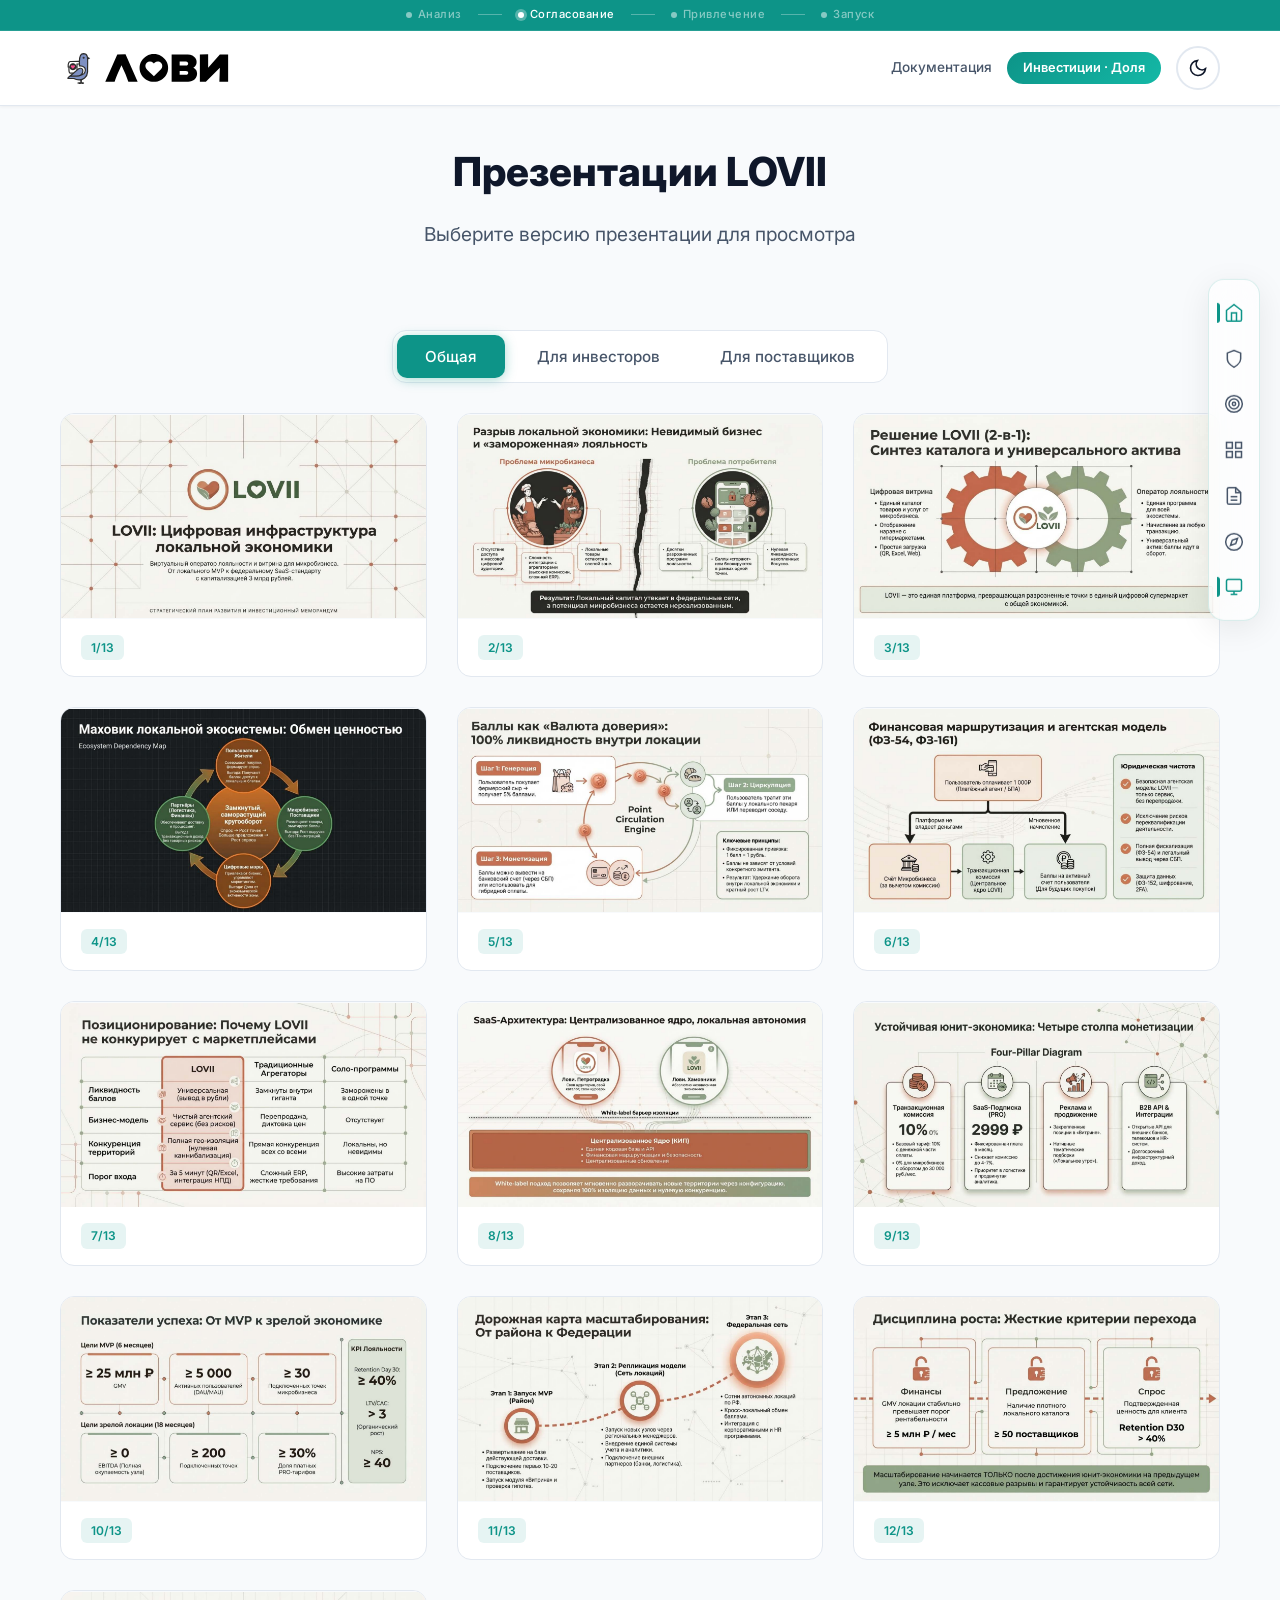
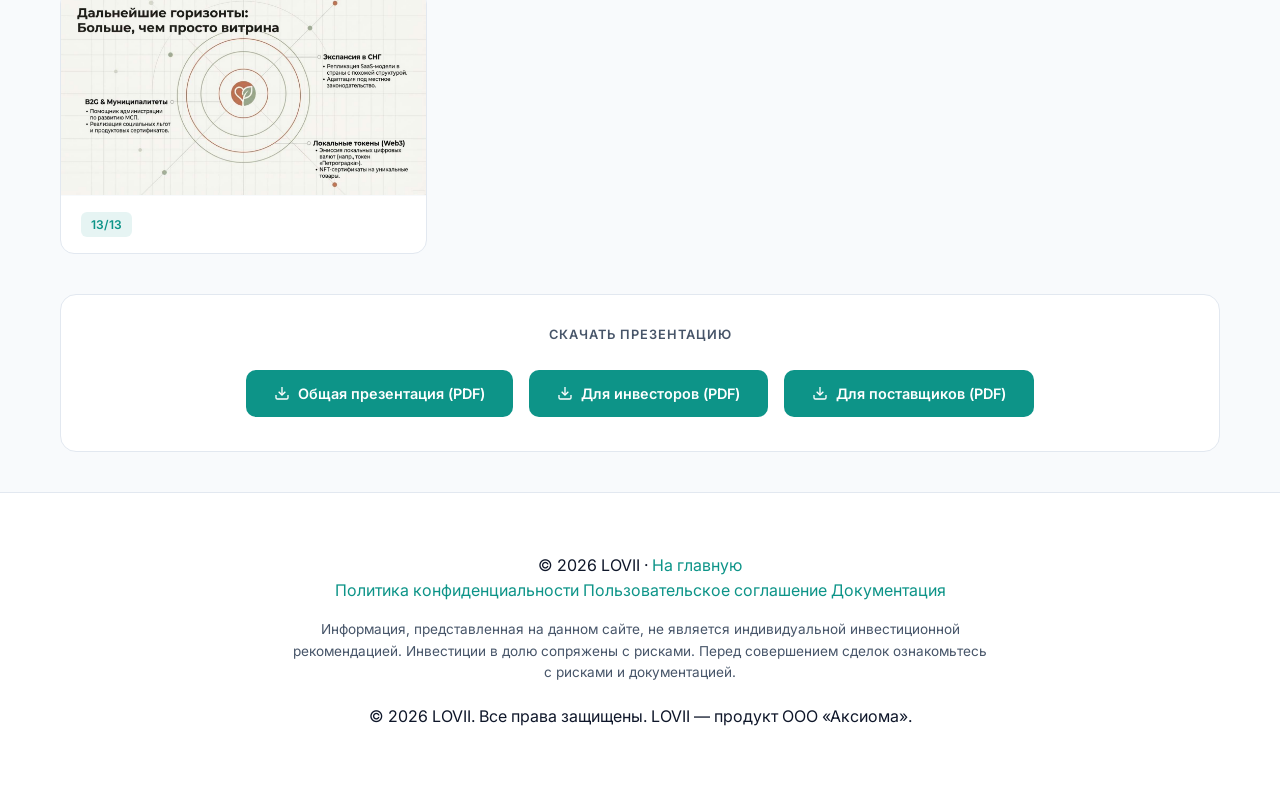
==== presentation/index.html @ b48c19fc "Responsive fixes: burger menu (hide >1024), mobile nav (whitepaper), horizontal scroll (home calc), " ====
<!DOCTYPE html>
<html lang="ru">
<head>
    <meta charset="UTF-8">
    <meta name="viewport" content="width=device-width, initial-scale=1.0, viewport-fit=cover">
    <link rel="icon" type="image/svg+xml" href="../favicon.svg">
    <link rel="apple-touch-icon" href="../apple-touch-icon.png">

    <title>LOVII — Презентация для инвесторов</title>    <link rel="preconnect" href="https://fonts.googleapis.com">
    <link rel="stylesheet" href="../css/site.css">
    <link rel="stylesheet" href="../css/presentation.css">
    <link href="https://fonts.googleapis.com/css2?family=Inter:wght@300;400;500;600;700;800;900&display=swap" rel="stylesheet">
    <!-- Mobile Fixes CSS - предотвращает выход контента за границы экрана -->
    </head>
<body>
    <header class="header">
        <div class="status-bar">
            <span class="status-step">
                <span class="step-dot"></span>
                <span class="status-label">Анализ</span>
            </span>
            <span class="step-line"></span>
            <span class="status-step active">
                <span class="step-dot"></span>
                <span class="status-label">Согласование</span>
            </span>
            <span class="step-line"></span>
            <span class="status-step">
                <span class="step-dot"></span>
                <span class="status-label">Привлечение</span>
            </span>
            <span class="step-line"></span>
            <span class="status-step">
                <span class="step-dot"></span>
                <span class="status-label">Запуск</span>
            </span>
        </div>
        <div class="header-inner">
            <a href="../" class="logo">
                <img src="../img/logos/lovii-logo.svg" alt="LOVII" class="logo-light">
                <img src="../img/logos/lovii-logo_dark.svg" alt="LOVII" class="logo-dark">
            </a>
            <div class="header-actions">
                <a href="../#docs" class="header-link">Документация</a>
                <span class="header-badge">Инвестиции · Доля</span>
                <button class="header-hamburger" id="header-hamburger" aria-label="Открыть меню" aria-expanded="false">
                    <svg viewBox="0 0 24 24" fill="none" stroke="currentColor" stroke-width="2">
                        <path d="M3 12h18M3 6h18M3 18h18"></path>
                    </svg>
                </button>
                <button class="theme-toggle" id="theme-toggle" aria-label="Переключить тему">
                    <svg class="theme-icon sun" viewBox="0 0 24 24" fill="none" stroke="currentColor" stroke-width="2">
                        <circle cx="12" cy="12" r="5"></circle>
                        <path d="M12 1v2M12 21v2M4.22 4.22l1.42 1.42M18.36 18.36l1.42 1.42M1 12h2M21 12h2M4.22 19.78l1.42-1.42M18.36 5.64l1.42-1.42"></path>
                    </svg>
                    <svg class="theme-icon moon" viewBox="0 0 24 24" fill="none" stroke="currentColor" stroke-width="2">
                        <path d="M21 12.79A9 9 0 1 1 11.21 3 7 7 0 0 0 21 12.79z"></path>
                    </svg>
                </button>
            </div>
        </div>
    </header>

    <main class="main">
        <div class="intro">
            <h1>Презентации LOVII</h1>
            <p>Выберите версию презентации для просмотра</p>
        </div>

        <div class="slides-container">
            <div class="presentation-tabs">
                <button class="tab-btn active" data-pres="general">Общая</button>
                <button class="tab-btn" data-pres="investor">Для инвесторов</button>
                <button class="tab-btn" data-pres="supplier">Для поставщиков</button>
            </div>

            <div class="slide-grid" id="slideGrid">
            </div>

            <div class="presentation-actions">
                <a href="../pdf/LOVII_General.pdf" class="btn-pdf" download>
                    <svg width="16" height="16" viewBox="0 0 24 24" fill="none" stroke="currentColor" stroke-width="2"><path d="M21 15v4a2 2 0 0 1-2 2H5a2 2 0 0 1-2-2v-4"/><polyline points="7 10 12 15 17 10"/><line x1="12" y1="15" x2="12" y2="3"/></svg>
                    Общая презентация (PDF)
                </a>
                <a href="../pdf/LOVII_4Investors.pdf" class="btn-pdf" download>
                    <svg width="16" height="16" viewBox="0 0 24 24" fill="none" stroke="currentColor" stroke-width="2"><path d="M21 15v4a2 2 0 0 1-2 2H5a2 2 0 0 1-2-2v-4"/><polyline points="7 10 12 15 17 10"/><line x1="12" y1="15" x2="12" y2="3"/></svg>
                    Для инвесторов (PDF)
                </a>
                <a href="../pdf/LOVII_4Suppliers.pdf" class="btn-pdf" download>
                    <svg width="16" height="16" viewBox="0 0 24 24" fill="none" stroke="currentColor" stroke-width="2"><path d="M21 15v4a2 2 0 0 1-2 2H5a2 2 0 0 1-2-2v-4"/><polyline points="7 10 12 15 17 10"/><line x1="12" y1="15" x2="12" y2="3"/></svg>
                    Для поставщиков (PDF)
                </a>
            </div>
        </div>

        <!-- Modal Viewer -->
        <div class="slide-modal" id="slideModal">
            <button class="close-btn" id="modalClose">×</button>
            <button class="modal-nav prev" id="modalPrev">‹</button>
            <img id="modalImage" src="" alt="">
            <button class="modal-nav next" id="modalNext">›</button>
        </div>

                <footer class="footer">
            <p>© 2026 LOVII · <a href="../" style="color: var(--accent-color);">На главную</a></p>
            <div class="footer-links">
                <a href="../docs/privacy/" style="color: var(--accent-color);">Политика конфиденциальности</a>
                <a href="../docs/terms/" style="color: var(--accent-color);">Пользовательское соглашение</a>
                <a href="../#docs" style="color: var(--accent-color);">Документация</a>
            </div>
            <p class="disclaimer">Информация, представленная на данном сайте, не является индивидуальной инвестиционной рекомендацией. Инвестиции в долю сопряжены с рисками. Перед совершением сделок ознакомьтесь с рисками и документацией.</p>
            <p style="margin-top: 20px;">© 2026 LOVII. Все права защищены. LOVII — продукт ООО «Аксиома».</p>
        </footer>
    </main>

    <script>
        document.addEventListener('DOMContentLoaded', function() {
            const themeToggle = document.getElementById('theme-toggle');
            const body = document.body;
            
            const savedTheme = localStorage.getItem('lovii-theme') || 'light';
            body.setAttribute('data-theme', savedTheme);
            
            themeToggle.addEventListener('click', function() {
                const currentTheme = body.getAttribute('data-theme');
                const newTheme = currentTheme === 'light' ? 'dark' : 'light';
                body.setAttribute('data-theme', newTheme);
                localStorage.setItem('lovii-theme', newTheme);
            });

            // Tab + slides logic
            const presData = {
                general: { prefix: 'general', total: 13 },
                investor: { prefix: 'investor', total: 15 },
                supplier: { prefix: 'supplier', total: 12 }
            };

            let activePres = 'general';
            let currentSlide = 0;

            const slideGrid = document.getElementById('slideGrid');
            const modal = document.getElementById('slideModal');
            const modalImg = document.getElementById('modalImage');
            const tabBtns = document.querySelectorAll('.tab-btn');

            function buildSlides(prefix, total) {
                slideGrid.innerHTML = '';
                for (let i = 0; i < total; i++) {
                    const num = String(i + 1).padStart(2, '0');
                    const card = document.createElement('div');
                    card.className = 'slide-card';
                    card.dataset.slide = i;
                    card.innerHTML = `
                        <div class="slide-thumb">
                            <img loading="lazy" src="../pdf_images/${prefix}-${num}.png" alt="Слайд ${i + 1}">
                        </div>
                        <div class="slide-caption">
                            <span class="slide-num">${i + 1}/${total}</span>
                        </div>`;
                    card.querySelector('.slide-thumb').addEventListener('click', function() {
                        currentSlide = i;
                        openSlide(i);
                    });
                    slideGrid.appendChild(card);
                }
            }

            function openSlide(index) {
                currentSlide = index;
                const num = String(index + 1).padStart(2, '0');
                modalImg.src = '../pdf_images/' + presData[activePres].prefix + '-' + num + '.png';
                modal.classList.add('open');
                document.body.style.overflow = 'hidden';
            }

            function navigate(dir) {
                const total = presData[activePres].total;
                currentSlide = (currentSlide + dir + total) % total;
                const num = String(currentSlide + 1).padStart(2, '0');
                modalImg.src = '../pdf_images/' + presData[activePres].prefix + '-' + num + '.png';
            }

            tabBtns.forEach(btn => {
                btn.addEventListener('click', function() {
                    tabBtns.forEach(b => b.classList.remove('active'));
                    this.classList.add('active');
                    activePres = this.dataset.pres;
                    currentSlide = 0;
                    buildSlides(presData[activePres].prefix, presData[activePres].total);
                });
            });

            // Build initial slides
            buildSlides('general', 13);

            // Modal controls
            document.getElementById('modalClose').addEventListener('click', function() {
                modal.classList.remove('open');
                document.body.style.overflow = '';
            });

            modal.addEventListener('click', function(e) {
                if (e.target === modal) {
                    modal.classList.remove('open');
                    document.body.style.overflow = '';
                }
            });

            document.getElementById('modalPrev').addEventListener('click', function() { navigate(-1); });
            document.getElementById('modalNext').addEventListener('click', function() { navigate(1); });

            document.addEventListener('keydown', function(e) {
                if (!modal.classList.contains('open')) return;
                if (e.key === 'Escape') { modal.classList.remove('open'); document.body.style.overflow = ''; }
                if (e.key === 'ArrowLeft') navigate(-1);
                if (e.key === 'ArrowRight') navigate(1);
            });
            // Drawer logic
            const drawerOverlay = document.getElementById('drawerOverlay');
            const drawerToggle = document.getElementById('drawerToggle');
            const drawerClose = document.getElementById('drawerClose');

            if (drawerToggle && drawerOverlay) {
                drawerToggle.addEventListener('click', function(e) {
                    e.preventDefault();
                    drawerOverlay.classList.add('open');
                    document.body.style.overflow = 'hidden';
                });

                function closeDrawer() {
                    drawerOverlay.classList.remove('open');
                    document.body.style.overflow = '';
                }

                if (drawerClose) drawerClose.addEventListener('click', closeDrawer);
                drawerOverlay.addEventListener('click', function(e) {
                    if (e.target === drawerOverlay) closeDrawer();
                });

                drawerOverlay.querySelectorAll('.drawer-item').forEach(item => {
                    item.addEventListener('click', function() {
                        setTimeout(closeDrawer, 100);
                    });
                });
            }

        });
    </script>

    <!-- Mobile Navigation -->
            <nav class="mobile-nav">
        <a href="../">
            <svg viewBox="0 0 24 24"><path d="M3 9l9-7 9 7v11a2 2 0 0 1-2 2H5a2 2 0 0 1-2-2z"/><polyline points="9 22 9 12 15 12 15 22"/></svg>
            <span>Главная</span>
        </a>
        <a href="../strategy/">
            <svg viewBox="0 0 24 24"><circle cx="12" cy="12" r="10"/><polygon points="16.24 7.76 14.12 14.12 7.76 16.24 9.88 9.88 16.24 7.76"/></svg>
            <span>Стратегия</span>
        </a>
        <a href="../presentation/">
            <svg viewBox="0 0 24 24"><rect x="3" y="3" width="18" height="14" rx="2" ry="2"/><line x1="8" y1="21" x2="16" y2="21"/><line x1="12" y1="17" x2="12" y2="21"/></svg>
            <span>Презентация</span>
        </a>
        <a href="../#docs">
            <svg viewBox="0 0 24 24"><path d="M14 2H6a2 2 0 0 0-2 2v16a2 2 0 0 0 2 2h12a2 2 0 0 0 2-2V8z"/><polyline points="14 2 14 8 20 8"/><line x1="16" y1="13" x2="8" y2="13"/><line x1="16" y1="17" x2="8" y2="17"/></svg>
            <span>Документы</span>
        </a>
        <a href="#" id="drawerToggle">
            <svg viewBox="0 0 24 24"><path d="M3 12h18M3 6h18M3 18h18"/></svg>
            <span>Меню</span>
        </a>
    </nav>
    <!-- Mobile Drawer -->
    <div class="drawer-overlay" id="drawerOverlay">
        <div class="drawer-sheet">
            <button class="drawer-close" id="drawerClose">✕</button>

            <div class="drawer-section">
                <div class="drawer-section-title">Главное</div>
                <div class="drawer-items">
                    <a href="../" class="drawer-item active"><svg viewBox="0 0 24 24"><path d="M3 9l9-7 9 7v11a2 2 0 0 1-2 2H5a2 2 0 0 1-2-2z"/><polyline points="9 22 9 12 15 12 15 22"/></svg> Главная</a>
                    <a href="../strategy/" class="drawer-item"><svg viewBox="0 0 24 24"><circle cx="12" cy="12" r="10"/><polygon points="16.24 7.76 14.12 14.12 7.76 16.24 9.88 9.88 16.24 7.76"/></svg> Стратегия</a>
                    <a href="../presentation/" class="drawer-item"><svg viewBox="0 0 24 24"><rect x="3" y="3" width="18" height="14" rx="2" ry="2"/><line x1="8" y1="21" x2="16" y2="21"/><line x1="12" y1="17" x2="12" y2="21"/></svg> Презентация</a>
                </div>
            </div>

            <div class="drawer-section">
                <div class="drawer-section-title">О проекте</div>
                <div class="drawer-items">
                    <a href="../#issuer" class="drawer-item"><svg viewBox="0 0 24 24"><path d="M12 22s8-4 8-10V5l-8-3-8 3v7c0 6 8 10 8 10z"/></svg> Компания</a>
                    <a href="../#targets" class="drawer-item"><svg viewBox="0 0 24 24"><circle cx="12" cy="12" r="10"/><circle cx="12" cy="12" r="6"/><circle cx="12" cy="12" r="2"/></svg> Условия</a>
                    <a href="../#product" class="drawer-item"><svg viewBox="0 0 24 24"><rect x="3" y="3" width="7" height="7"/><rect x="14" y="3" width="7" height="7"/><rect x="14" y="14" width="7" height="7"/><rect x="3" y="14" width="7" height="7"/></svg> Продукт</a>
                    <a href="../#team" class="drawer-item"><svg viewBox="0 0 24 24"><path d="M16 11c1.66 0 2.99-1.34 2.99-3S17.66 5 16 5c-1.66 0-3 1.34-3 3s1.34 3 3 3zm-8 0c1.66 0 2.99-1.34 2.99-3S9.66 5 8 5C6.34 5 5 6.34 5 8s1.34 3 3 3zm0 2c-2.33 0-7 1.17-7 3.5V19h14v-2.5c0-2.33-4.67-3.5-7-3.5zm8 0c-.29 0-.62.02-.97.05 1.16.84 1.97 1.97 1.97 3.45V19h6v-2.5c0-2.33-4.67-3.5-7-3.5z"/></svg> Команда</a>
                </div>
            </div>

            <div class="drawer-section">
                <div class="drawer-section-title">Документация</div>
                <div class="drawer-items">
                    <a href="../docs/whitepaper/" class="drawer-item"><svg viewBox="0 0 24 24"><path d="M14 2H6a2 2 0 0 0-2 2v16a2 2 0 0 0 2 2h12a2 2 0 0 0 2-2V8z"/><polyline points="14 2 14 8 20 8"/><line x1="16" y1="13" x2="8" y2="13"/><line x1="16" y1="17" x2="8" y2="17"/></svg> Whitepaper</a>
                    <a href="../docs/whitepaper/" class="drawer-item"><svg viewBox="0 0 24 24"><path d="M12 2l3.09 6.26L22 9.27l-5 4.87 1.18 6.88L12 17.77l-6.18 3.25L7 14.14 2 9.27l6.91-1.01L12 2z"/></svg> Whitepaper</a>
                    <a href="../docs/risk-policy/" class="drawer-item"><svg viewBox="0 0 24 24"><path d="M12 22s8-4 8-10V5l-8-3-8 3v7c0 6 8 10 8 10z"/></svg> Политика рисков</a>
                </div>
            </div>

            <div class="drawer-section">
                <div class="drawer-section-title">Связь</div>
                <div class="drawer-items">
                    <a href="mailto:invest@lovii.ru" class="drawer-item"><svg viewBox="0 0 24 24"><path d="M4 4h16c1.1 0 2 .9 2 2v12c0 1.1-.9 2-2 2H4c-1.1 0-2-.9-2-2V6c0-1.1.9-2 2-2z"/><polyline points="22,6 12,13 2,6"/></svg> invest@lovii.ru</a>
                    <a href="../#details" class="drawer-item"><svg viewBox="0 0 24 24"><path d="M14 2H6c-1.1 0-2 .9-2 2v16c0 1.1.9 2 2 2h12c1.1 0 2-.9 2-2V8l-6-6z"/><path d="M16 2v6h6"/></svg> Реквизиты</a>
                </div>
            </div>
        </div>
    </div>

    <!-- Floating Navigation -->
    <nav class="floating-nav">
        <a href="../">
            <svg viewBox="0 0 24 24"><path d="M3 9l9-7 9 7v11a2 2 0 0 1-2 2H5a2 2 0 0 1-2-2z"/><polyline points="9 22 9 12 15 12 15 22"/></svg>
            <span class="nav-label">Главная</span>
        </a>
        <a href="../#issuer">
            <svg viewBox="0 0 24 24"><path d="M12 22s8-4 8-10V5l-8-3-8 3v7c0 6 8 10 8 10z"/></svg>
            <span class="nav-label">Компания</span>
        </a>
        <a href="../#targets">
            <svg viewBox="0 0 24 24"><circle cx="12" cy="12" r="10"/><circle cx="12" cy="12" r="6"/><circle cx="12" cy="12" r="2"/></svg>
            <span class="nav-label">Условия</span>
        </a>
        <a href="../#product">
            <svg viewBox="0 0 24 24"><rect x="3" y="3" width="7" height="7"/><rect x="14" y="3" width="7" height="7"/><rect x="14" y="14" width="7" height="7"/><rect x="3" y="14" width="7" height="7"/></svg>
            <span class="nav-label">Продукт</span>
        </a>
        <a href="../#docs">
            <svg viewBox="0 0 24 24"><path d="M14 2H6a2 2 0 0 0-2 2v16a2 2 0 0 0 2 2h12a2 2 0 0 0 2-2V8z"/><polyline points="14 2 14 8 20 8"/><line x1="16" y1="13" x2="8" y2="13"/><line x1="16" y1="17" x2="8" y2="17"/></svg>
            <span class="nav-label">Документы</span>
        </a>
        <a href="../strategy/">
            <svg viewBox="0 0 24 24"><circle cx="12" cy="12" r="10"/><polygon points="16.24 7.76 14.12 14.12 7.76 16.24 9.88 9.88 16.24 7.76"/></svg>
            <span class="nav-label">Стратегия</span>
        </a>
        <a href="../presentation/" class="active">
            <svg viewBox="0 0 24 24"><rect x="3" y="3" width="18" height="14" rx="2" ry="2"/><line x1="8" y1="21" x2="16" y2="21"/><line x1="12" y1="17" x2="12" y2="21"/></svg>
            <span class="nav-label">Презентация</span>
        </a>
    </nav>

    <script>
            // Nav Manager — active state from URL
            (function() {
                const path = window.location.pathname;
                const navLinks = document.querySelectorAll('.floating-nav a, .mobile-nav a, .drawer-item');
                navLinks.forEach(function(link) {
                    const href = link.getAttribute('href');
                    if (!href) return;
                    // Match by path
                    if (path.includes(href.replace('./', '').replace('../', '').replace('/', ''))) {
                        link.classList.add('active');
                    }
                    // Handle root
                    if ((path.endsWith('/index.html') || path.endsWith('/') || path.endsWith('lovii_presentation')) && 
                        (href === './' || href === '#' || href === 'index.html' || href === '/')) {
                        link.classList.add('active');
                    }
                });
            })();
    </script>
    <script>
    </script>
    <script src="../js/navigation.js"></script>
    <script src="../js/app.js"></script>
</body>
</html>
---- css/site.css ----
/* site.css — консолидированные стили LOVII (theme+core+main+components+responsive). Сгенерировано при рефакторинге. */

:root {
    --bg-color: #FFFFFF;
    --text-color: #1A202C;
    --text-secondary: #64748B;
    --accent-color: #0D9488;
    --accent-secondary: #14B8A6;
    --accent-light: #5EEAD4;
    --card-bg: #FFFFFF;
    --card-bg-alt: rgba(13, 148, 136, 0.03);
    --border-color: #E2E8F0;
    --gradient-primary: linear-gradient(135deg, #0D9488, #14B8A6);
    --gradient-accent: linear-gradient(135deg, #0D9488, #5EEAD4);
    --gradient-dark: linear-gradient(135deg, #FFFFFF, #F8FAFC);
    --shadow: 0 4px 20px rgba(0, 0, 0, 0.08);
    --shadow-hover: 0 8px 30px rgba(13, 148, 136, 0.12);
    --blue-accent: #3B82F6;
    --gold-accent: #F59E0B;
    --section-alt: #F8FAFC;
    --overlay-bg: rgba(0, 0, 0, 0.3);
    --drawer-bg: rgba(255, 255, 255, 0.95);
    --drawer-border: rgba(13, 148, 136, 0.12);
    --drawer-shadow: -8px 0 40px rgba(0, 0, 0, 0.1);
}

[data-theme="dark"] {

            --bg-color: #0F172A;
            --text-color: #F1F5F9;
            --text-secondary: #94A3B8;
            --accent-color: #14B8A6;
            --accent-secondary: #5EEAD4;
            --card-bg: #1E293B;
            --border-color: #334155;
            --section-alt: #1E293B;
            --shadow: 0 4px 20px rgba(0, 0, 0, 0.3);
            --shadow-hover: 0 8px 30px rgba(13, 148, 136, 0.2);
            --overlay-bg: rgba(0, 0, 0, 0.5);
            --drawer-bg: rgba(30, 41, 59, 0.95);
            --drawer-border: rgba(20, 184, 166, 0.15);
            --drawer-shadow: -8px 0 40px rgba(0, 0, 0, 0.3);
        
        header { background: rgba(15, 23, 42, 0.95); }
        body { background: var(--bg-color); color: var(--text-color); }
        .card { background: var(--card-bg); border-color: var(--border-color); }
        .card:hover { border-color: var(--accent-color); }
        a { color: var(--accent-color); }
}


[data-theme="light"] {
    --bg-color: #F8FAFC;
    --text-color: #0F172A;
    --text-secondary: #475569;
    --accent-color: #0D9488;
    --accent-secondary: #0F766E;
    --accent-light: #5EEAD4;
    --card-bg: #FFFFFF;
    --card-bg-alt: rgba(13, 148, 136, 0.05);
    --border-color: #E2E8F0;
    --gradient-primary: linear-gradient(135deg, #0D9488, #14B8A6);
    --gradient-accent: linear-gradient(135deg, #0D9488, #5EEAD4);
    --gradient-dark: linear-gradient(135deg, #FFFFFF, #F8FAFC);
    --shadow: 0 10px 30px rgba(0, 0, 0, 0.08);
    --shadow-hover: 0 20px 50px rgba(13, 148, 136, 0.15);
}

/* === core.css (reset, body, container, keyframes) === */
/* core.css — CSS-переменные, reset, типографика, body, контейнеры */

*, *::before, *::after {
            margin: 0;
            padding: 0;
            box-sizing: border-box;
        }

        html {
            overflow-x: hidden;
            width: 100%;
        }

body {
            font-family: 'Inter', -apple-system, BlinkMacSystemFont, sans-serif;
            background: var(--bg-color);
            color: var(--text-color);
            line-height: 1.6;
            overflow-x: hidden;
            overflow-y: scroll;
            hyphens: auto;
            lang: ru;
        }

        /* Russian hyphenation: safe wrapping without mid-syllable breaks */
        p, li, td, th, .card-text, .faq-item p, .roadmap-content p,
        .case-body p, .step-card p, .doc-body p, .doc-info p,
        .details-value, .issuer-desc, .hero-subtitle, .section-subtitle {
            overflow-wrap: anywhere;
            word-break: normal;
        }

        img, svg, video {
            max-width: 100%;
            height: auto;
        }

.container {
            max-width: 1200px;
            margin: 0 auto;
            padding: 0 20px;
        }
@keyframes pageFadeIn {
            from { opacity: 0; transform: translateY(8px); }
            to { opacity: 1; transform: translateY(0); }
        }

main, .main, .doc-wrapper {
            animation: pageFadeIn 0.4s ease-out;
        }

/* === components.css === */
/* components.css — header, footer, floating-nav, mobile-nav, drawer, status-bar, кнопки, карточки, анимации */

/* === Header & Status Bar === */
/* Status Bar */
        .status-bar {
            display: flex;
            align-items: center;
            justify-content: center;
            gap: 0;
            padding: 6px 20px;
            background: var(--accent-color);
            color: white;
            font-size: 0.7rem;
            font-weight: 500;
            letter-spacing: 0.5px;
            border-bottom: 1px solid rgba(255,255,255,0.1);
        }

        .status-step {
            display: flex;
            align-items: center;
            gap: 6px;
            padding: 0 16px;
            opacity: 0.5;
            transition: opacity 0.3s;
        }

        .status-step .step-dot {
            width: 6px;
            height: 6px;
            border-radius: 50%;
            background: white;
            flex-shrink: 0;
        }

        .status-bar > .step-line {
            width: 24px;
            height: 1px;
            
            background: rgba(255,255,255,0.3);
            flex-shrink: 0;
        }

        .status-step.active {
            opacity: 1;
        }

        .status-step.active .step-dot {
            box-shadow: 0 0 0 3px rgba(255,255,255,0.3);
        }

        .status-label {
            display: inline;
        }

        

        

        /* Header */
        .header {
            position: fixed;
            top: 0;
            left: 0;
            right: 0;
            z-index: 1000;
            background: rgba(255, 255, 255, 0.98);
            backdrop-filter: blur(10px);
            border-bottom: 1px solid var(--border-color);
            box-shadow: 0 1px 3px rgba(0, 0, 0, 0.05);
        }

        .header-inner {
            display: flex;
            justify-content: space-between;
            align-items: center;
            padding: 15px 20px;
            max-width: 1200px;
            margin: 0 auto;
        }

        .logo {
            display: flex;
            align-items: center;
            text-decoration: none;
            height: 40px;
        }

        .logo img {
            height: 100%;
            width: auto;
            object-fit: contain;
        }

        .logo .logo-dark {
            display: none;
        }

        [data-theme="dark"] .logo .logo-light {
            display: none;
        }

        [data-theme="dark"] .logo .logo-dark {
            display: block;
        }

        .header-actions {
            display: flex;
            align-items: center;
            gap: 15px;
        }

        .header-link {
            font-size: 0.85rem;
            font-weight: 500;
            color: var(--text-secondary);
            text-decoration: none;
            transition: color 0.3s;
        }

        .header-link:hover {
            color: var(--accent-color);
        }
        .header-badge {
            display: inline-block;
            background: var(--gradient-primary);
            color: white;
            padding: 6px 16px;
            border-radius: 20px;
            font-weight: 600;
            font-size: 0.8rem;
        }

        .theme-toggle {
            width: 44px;
            height: 44px;
            border-radius: 50%;
            border: 2px solid var(--border-color);
            background: var(--card-bg);
            cursor: pointer;
            display: flex;
            align-items: center;
            justify-content: center;
            transition: all 0.3s ease;
        }

        .theme-toggle:hover {
            border-color: var(--accent-color);
            transform: scale(1.05);
        }

        .theme-icon {
            width: 20px;
            height: 20px;
            color: var(--text-color);
            transition: all 0.3s ease;
        }

        .theme-icon.sun {
            display: none;
        }

        .theme-icon.moon {
            display: block;
        }

        [data-theme="dark"] .theme-icon.sun {
            display: block;
        }
[data-theme="dark"] .theme-icon.moon {
            display: none;
        }

        /* Header Hamburger — visible at 768-1024px */
        .header-hamburger {
            display: none;
            width: 44px;
            height: 44px;
            border-radius: 50%;
            border: 2px solid var(--border-color);
            background: var(--card-bg);
            cursor: pointer;
            align-items: center;
            justify-content: center;
            transition: all 0.3s ease;
        }

        .header-hamburger:hover {
            border-color: var(--accent-color);
            transform: scale(1.05);
        }

        .header-hamburger svg {
            width: 22px;
            height: 22px;
            color: var(--text-color);
        }

        @media (min-width: 769px) and (max-width: 1024px) {
            .header-hamburger {
                display: flex;
            }
        }

        @media (max-width: 768px) {
            .header-hamburger {
                display: none;
            }
        }

        /* ===== Floating Nav (global, loads on all pages) ===== */
        .floating-nav {
            position: fixed;
            right: 20px;
            top: 50%;
            transform: translateY(-50%);
            z-index: 900;
            display: flex;
            flex-direction: column;
            gap: 4px;
            padding: 12px 8px;
            background: rgba(255, 255, 255, 0.65);
            backdrop-filter: blur(16px);
            -webkit-backdrop-filter: blur(16px);
            border: 1px solid rgba(13, 148, 136, 0.15);
            border-radius: 16px;
            box-shadow: 0 8px 32px rgba(0, 0, 0, 0.08);
            width: 52px;
            transition: width 0.35s cubic-bezier(0.4, 0, 0.2, 1);
            overflow: hidden;
        }

        [data-theme="dark"] .floating-nav {
            background: rgba(30, 41, 59, 0.7);
            border-color: rgba(255, 255, 255, 0.08);
            box-shadow: 0 8px 32px rgba(0, 0, 0, 0.3);
        }

        .floating-nav:hover {
            width: 190px;
        }

        .floating-nav a {
            display: flex;
            align-items: center;
            justify-content: center;
            gap: 0;
            padding: 10px 0;
            text-decoration: none;
            color: var(--text-secondary);
            border-radius: 10px;
            transition: all 0.25s cubic-bezier(0.4, 0, 0.2, 1);
            white-space: nowrap;
            position: relative;
        }

        .floating-nav:hover a {
            justify-content: flex-start;
            gap: 12px;
            padding: 10px 12px;
        }

        .floating-nav a svg {
            width: 20px;
            height: 20px;
            flex-shrink: 0;
            stroke: currentColor;
            stroke-width: 1.8;
            fill: none;
            transition: stroke 0.25s;
        }

        .floating-nav a .nav-label {
            font-size: 0.85rem;
            font-weight: 500;
            opacity: 0;
            width: 0;
            overflow: hidden;
            transition: opacity 0.3s cubic-bezier(0.4, 0, 0.2, 1), width 0.3s cubic-bezier(0.4, 0, 0.2, 1);
        }

        .floating-nav:hover a .nav-label {
            opacity: 1;
            width: auto;
        }

        .floating-nav a:hover {
            background: rgba(13, 148, 136, 0.08);
            color: var(--accent-color);
        }

        .floating-nav a:hover svg {
            stroke: var(--accent-color);
        }

        .floating-nav a.active {
            color: var(--accent-color);
        }

        .floating-nav a.active::before {
            content: '';
            position: absolute;
            left: 0;
            top: 50%;
            transform: translateY(-50%);
            width: 3px;
            height: 20px;
            background: var(--accent-color);
            border-radius: 0 3px 3px 0;
        }

        [data-theme="dark"] .floating-nav a:hover {
            background: rgba(20, 184, 166, 0.12);
        }

        

        [data-theme="dark"] .header {
            background: rgba(15, 23, 42, 0.98);
        }

        [data-theme="dark"] .hero {
            background: linear-gradient(180deg, #0F172A 0%, #1E293B 100%);
        }

        [data-theme="dark"] .about,
        [data-theme="dark"] .investment {
            background: var(--card-bg);
        }

[data-theme="dark"] .header {
            background: rgba(15, 23, 42, 0.98);
        }

[data-theme="dark"] .hero {
            background: linear-gradient(180deg, #0F172A 0%, #1E293B 100%);
        }

[data-theme="dark"] .about,
        [data-theme="dark"] .investment {
            background: var(--card-bg);
        }

/* === Footer === */
/* Footer */
footer {
            background: var(--card-bg);
            border-top: 1px solid var(--border-color);
            padding: 60px 20px;
            text-align: center;
        }

        footer a {
            color: var(--accent-color);
            text-decoration: none;
        }

        footer a:hover {
            text-decoration: underline;
        }

        .disclaimer {
            color: var(--text-secondary);
            font-size: 0.85rem;
            max-width: 700px;
            margin: 15px auto 0;
        }

/* === Mobile Nav & Drawer === */

/* Mobile Nav - hidden by default, shown on mobile */
.mobile-nav {
    display: none;
    position: fixed;
    bottom: 0;
    left: 0;
    right: 0;
    width: 100%;
    box-sizing: border-box;
    overflow: hidden;
    background: white;
    border-top: 1px solid var(--border-color);
    padding: 8px 0 12px;
    z-index: 2000;
    justify-content: space-around;
}

[data-theme="dark"] .mobile-nav {
    background: var(--card-bg);
}

.mobile-nav a {
    display: flex;
    flex-direction: column;
    align-items: center;
    padding: 4px 6px;
    color: var(--text-secondary);
    text-decoration: none;
    font-size: 0.6rem;
    transition: all 0.3s ease;
    min-width: 55px;
}

.mobile-nav a svg {
    width: 20px;
    height: 22px;
    margin-bottom: 4px;
    fill: var(--text-secondary);
}

.mobile-nav a.active,
.mobile-nav a:hover {
    color: var(--accent-color);
}

.mobile-nav a.active svg,
.mobile-nav a:hover svg {
    fill: var(--accent-color);
}

/* Drawer Overlay */
.drawer-overlay {
    display: none;
    position: fixed;
    top: 0;
    left: 0;
    right: 0;
    bottom: 0;
    background: var(--overlay-bg);
    z-index: 2000;
    opacity: 0;
    transition: opacity 0.3s;
}

.drawer-overlay.open {
    display: block;
    opacity: 1;
}

/* Drawer Sheet */
.drawer-sheet {
    position: fixed;
    top: 0;
    right: 0;
    bottom: 0;
    width: 85vw;
    max-width: 320px;
    z-index: 2001;
    background: var(--drawer-bg);
    backdrop-filter: blur(24px);
    -webkit-backdrop-filter: blur(24px);
    border-left: 1px solid var(--drawer-border);
    box-shadow: var(--drawer-shadow);
    overflow-y: auto;
    transform: translateX(100%);
    transition: transform 0.35s cubic-bezier(0.4, 0, 0.2, 1);
    padding: env(safe-area-inset-top) 20px calc(20px + env(safe-area-inset-bottom)) 20px;
}

[data-theme="dark"] .drawer-sheet {
    background: var(--drawer-bg);
    border-color: var(--drawer-border);
}

.drawer-overlay.open .drawer-sheet {
    transform: translateX(0);
}

.drawer-close {
    position: absolute;
    top: 16px;
    right: 16px;
    width: 32px;
    height: 32px;
    border-radius: 50%;
    border: none;
    background: var(--card-bg);
    cursor: pointer;
    display: flex;
    align-items: center;
    justify-content: center;
    font-size: 1.1rem;
    color: var(--text-secondary);
    z-index: 1;
}

.drawer-section {
    margin-bottom: 24px;
}

.drawer-section-title {
    font-size: 0.7rem;
    font-weight: 600;
    text-transform: uppercase;
    letter-spacing: 1.5px;
    color: var(--text-secondary);
    margin-bottom: 12px;
    padding: 0 4px;
}

.drawer-items {
    display: flex;
    flex-direction: column;
    gap: 2px;
}

.drawer-item {
    display: flex;
    align-items: center;
    gap: 14px;
    padding: 12px 14px;
    border-radius: 12px;
    text-decoration: none;
    color: var(--text-color);
    font-size: 0.95rem;
    font-weight: 500;
    transition: all 0.2s;
}

.drawer-item:active {
    background: rgba(13,148,136,0.08);
}

.drawer-item svg {
    width: 20px;
    height: 20px;
    flex-shrink: 0;
    stroke: currentColor;
    stroke-width: 1.8;
    fill: none;
}

.drawer-item.active {
    color: var(--accent-color);
}

/* Hide drawer on desktop */

        

/* === Design System: Base Components === */

        .card {
            background: var(--card-bg);
            border-radius: 20px;
            padding: 40px 30px;
            border: 1px solid var(--border-color);
            transition: transform 0.3s ease;
        }

        .card:hover {
            transform: translateY(-5px);
            border-color: var(--accent-color);
        }

        .card-icon {
            width: 60px;
            height: 60px;
            background: var(--gradient-primary);
            border-radius: 15px;
            display: flex;
            align-items: center;
            justify-content: center;
            margin-bottom: 20px;
        }

        .card-icon svg {
            width: 30px;
            height: 30px;
            fill: white;
        }

        .card-title {
            font-size: 1.3rem;
            font-weight: 700;
            margin-bottom: 15px;
        }

        .card-text {
            color: var(--text-secondary);
            line-height: 1.7;
        }

        .btn {
            display: inline-flex;
            align-items: center;
            justify-content: center;
            padding: 16px 36px;
            border-radius: 50px;
            font-weight: 600;
            font-size: 1rem;
            text-decoration: none;
            transition: all 0.3s ease;
            cursor: pointer;
            border: none;
        }

        a.btn-primary {
            background: var(--gradient-primary);
            color: #ffffff !important;
            box-shadow: 0 10px 30px rgba(13, 148, 136, 0.3);
        }

        .btn-primary:hover {
            transform: translateY(-3px);
            box-shadow: 0 15px 40px rgba(13, 148, 136, 0.4);
        }

        .btn-secondary {
            background: transparent;
            color: var(--accent-color);
            border: 2px solid var(--accent-color);
        }

        .btn-secondary:hover {
            background: var(--accent-color);
            color: white;
        }

        .hero-title {
            font-size: 4rem;
            font-weight: 900;
            line-height: 1.1;
            margin-bottom: 20px;
            background: var(--gradient-primary);
            -webkit-background-clip: text;
            -webkit-text-fill-color: transparent;
            background-clip: text;
        }

        .hero-subtitle {
            font-size: 1.5rem;
            color: var(--text-secondary);
            margin-bottom: 40px;
            line-height: 1.6;
        }

        section {
            padding: 100px 20px;
        }

        .section-title {
            font-size: 2.8rem;
            font-weight: 800;
            margin-bottom: 20px;
        }

        .section-subtitle {
            font-size: 1.2rem;
            color: var(--text-secondary);
            max-width: 600px;
            margin: 0 auto;
        }

        .section-header {
            text-align: center;
            margin-bottom: 60px;
        }

        .issuer-grid {
            display: grid;
            grid-template-columns: repeat(3, 1fr);
            gap: 30px;
            max-width: 1000px;
            margin: 0 auto;
        }

        .issuer-card {
            text-align: center;
            padding: 30px 20px;
            background: var(--card-bg);
            border-radius: 20px;
            border: 1px solid var(--border-color);
        }

        .issuer-value {
            font-size: 2.8rem;
            font-weight: 900;
            color: var(--accent-color);
            margin-bottom: 8px;
        }

        .issuer-section {
            background: var(--bg-color);
            padding: 80px 20px;
        }

        .team-card-full {
            text-align: left;
            padding: 35px 30px;
        }

        .team-header {
            display: flex;
            align-items: flex-start;
            gap: 20px;
            margin-bottom: 25px;
        }

        .team-achievements {
            display: grid;
            grid-template-columns: repeat(3, 1fr);
            gap: 15px;
            margin-bottom: 25px;
            padding: 20px;
            background: var(--bg-color);
            border-radius: 12px;
        }

        .investment-card {
            background: var(--bg-color);
            border-radius: 20px;
            padding: 50px 40px;
            text-align: center;
            border: 2px solid var(--accent-color);
        }

        .investment-grid {
            display: grid;
            grid-template-columns: 1fr 1fr;
            gap: 60px;
            max-width: 1000px;
            margin: 0 auto;
        }

        .investment-value {
            font-size: 3.5rem;
            font-weight: 900;
            color: var(--accent-color);
            margin-bottom: 10px;
        }

        .hero {
            min-height: 100vh;
            display: flex;
            align-items: center;
            justify-content: center;
            text-align: center;
            padding: 120px 20px 80px;
            background: linear-gradient(180deg, #F8FAFC 0%, #FFFFFF 100%);
        }

        .hero-buttons {
            display: flex;
            gap: 15px;
            justify-content: center;
            flex-wrap: wrap;
        }

        .cards-grid {
            display: grid;
            grid-template-columns: repeat(auto-fit, minmax(280px, 1fr));
            gap: 30px;
        }

/* === main.css (scrollbar, selection, animations) === */
html {
    scroll-behavior: smooth;
}

::-webkit-scrollbar {
    width: 10px;
}

::-webkit-scrollbar-track {
    background: var(--bg-color);
}

::-webkit-scrollbar-thumb {
    background: var(--accent-color);
    border-radius: 5px;
}

::-webkit-scrollbar-thumb:hover {
    background: var(--accent-secondary);
}

::selection {
    background: var(--accent-color);
    color: white;
}

.fade-in {
    animation: fadeIn 0.6s ease-out;
}

@keyframes fadeIn {
    from {
        opacity: 0;
        transform: translateY(20px);
    }
    to {
        opacity: 1;
        transform: translateY(0);
    }
}

.pulse {
    animation: pulse 2s infinite;
}

@keyframes pulse {
    0%, 100% {
        opacity: 1;
    }
    50% {
        opacity: 0.7;
    }
}

@media (prefers-reduced-motion: reduce) {
    *,
    *::before,
    *::after {
        animation-duration: 0.01ms !important;
        animation-iteration-count: 1 !important;
        transition-duration: 0.01ms !important;
    }
}

/* === responsive.css === */
/* responsive.css — все адаптивные стили для основных страниц */
/* @media (max-width: 768px), (max-width: 480px), (min-width: 769px), print */

@media (max-width: 768px) {
            body {
                overflow-x: hidden;
                width: 100%;
            }
            
            .container, .header-inner, .status-bar {
                max-width: 100%;
                padding-left: 16px;
                padding-right: 16px;
            }
        }

@media (max-width: 768px) {
            .mobile-nav {
                display: flex;
                padding: 6px 0 10px;
                width: 100%;
                box-sizing: border-box;
                bottom: 0;
                padding-bottom: env(safe-area-inset-bottom);
            }
            .mobile-nav a {
                min-width: 0;
                padding: 4px 4px;
            }

            .status-bar {
                font-size: 0.6rem;
                padding: 4px 10px;
                gap: 0;
            }

            .status-step {
                padding: 0 6px;
            }

            .status-bar > .step-line {
                width: 12px;
            }

            .status-label {
                display: none;
            }

            .drawer-overlay.open ~ .mobile-nav {
                display: flex !important;
            }

            .header-inner {
                padding: 12px 16px;
            }

            .header-actions .header-link {
                display: none;
            }

            .header-badge {
                font-size: 0.65rem;
                padding: 3px 8px;
            }

            .theme-toggle {
                width: 40px;
                height: 40px;
            }

            .floating-nav {
                display: none !important;
            }

            footer {
                padding-bottom: 80px;
            }

            body {
                padding: env(safe-area-inset-top) 0 env(safe-area-inset-bottom) 0;
                line-height: 1.7;
            }

            section {
                padding: 60px 20px;
            }

            .section-header {
                margin-bottom: 36px;
            }

            .section-title {
                font-size: clamp(1.5rem, 6vw, 2rem);
                line-height: 1.2;
                margin-bottom: 12px;
            }

            .section-subtitle {
                font-size: clamp(0.9rem, 2.8vw, 1rem);
                color: var(--text-secondary);
            }

            .hero {
                padding: 80px 20px 60px;
            }

            .hero-title {
                font-size: clamp(1.8rem, 6vw, 2.5rem);
                line-height: 1.15;
            }

            .hero-subtitle {
                font-size: clamp(0.95rem, 3vw, 1.15rem);
                line-height: 1.7;
            }

            .hero-buttons {
                flex-direction: column;
                gap: 12px;
            }

            .hero-buttons .btn {
                width: 100%;
                min-width: auto;
                padding: 16px 24px;
            }

            .card,
            .issuer-card,
            .investment-card,
            .case-card,
            .step-card,
            .stat-box,
            .faq-item,
            .product-card,
            .fund-item,
            .partner-item {
                padding: 24px;
                border-radius: 20px;
            }

            .card-text,
            .issuer-desc,
            .case-body p,
            .step-card p,
            .faq-item p {
                font-size: 0.95rem;
                color: var(--text-secondary);
                line-height: 1.6;
            }

            .cards-grid {
                grid-template-columns: 1fr;
                gap: 16px;
            }

            .team-card-full {
                padding: 24px 20px;
            }

            .team-expertise {
                justify-content: center;
            }

            .issuer-grid {
                grid-template-columns: 1fr;
                gap: 16px;
            }

            .issuer-value {
                font-size: 2rem;
            }

            .investment-grid {
                grid-template-columns: 1fr;
                gap: 20px;
            }

            .investment-value {
                font-size: 2.5rem;
            }

            .funds-row {
                grid-template-columns: 60px 120px 1fr;
            }

            .funds-col.col-detail {
                display: none;
            }

            .funds-header .col-detail {
                display: flex;
            }

            .case-metric .cm-value {
                font-size: 0.9rem;
            }

            .case-metric .cm-label {
                font-size: 0.65rem;
            }

            .doc-table {
                display: block;
                border: none;
            }

            .doc-table thead {
                display: none;
            }

            .doc-table tbody tr {
                display: block;
                padding: 16px;
                margin-bottom: 12px;
                background: var(--card-bg);
                border: 1px solid var(--border-color);
                border-radius: 20px;
            }

            .doc-table tbody td {
                display: flex;
                justify-content: space-between;
                padding: 6px 0;
                border: none;
                font-size: 0.9rem;
            }

            .doc-table tbody td::before {
                content: attr(data-label);
                font-weight: 600;
                color: var(--text-secondary);
                font-size: 0.8rem;
            }

            .roadmap::before {
                left: 20px;
            }

            .roadmap-content h3 {
                font-size: 1rem;
            }

            .step-card {
                padding: 24px 18px;
            }

            .card {
                backdrop-filter: blur(4px);
            }

            .card:hover {
                box-shadow: 0 12px 40px rgba(13, 148, 136, 0.08);
            }

            .achievement-value {
                font-size: 1.2rem;
            }

            .investment-card {
                padding: 30px 24px;
            }

            .investment-details div {
                flex-direction: column;
                gap: 6px;
                font-size: 0.9rem;
            }

            .investment-details div span:first-child {
                color: var(--text-secondary);
                font-size: 0.8rem;
            }

            .issuer-section {
                padding: 60px 20px;
            }

            .issuer-card {
                padding: 24px 20px;
            }

            .calc-form {
                padding: 24px;
            }

            .calc-result-item {
                padding: 16px 20px;
            }

            .calc-result-item .crl-value {
                font-size: 1.1rem;
            }

            .calc-result-item.highlight .crl-value {
                font-size: 1.3rem;
            }

            .logo-showcase {
                padding: 40px 15px;
            }

            .logo-wrapper {
                max-width: 100%;
            }

            .doc-icon {
                width: 40px;
                height: 40px;
            }

            .doc-icon svg {
                width: 20px;
                height: 20px;
            }

            .doc-info h4 {
                font-size: 0.95rem;
            }

            .doc-info p {
                font-size: 0.8rem;
            }

            .doc-item {
                flex-wrap: wrap;
                gap: 12px;
            }

            .doc-tag { order: 1; }

            .doc-info { width: calc(100% - 64px); }

            .doc-arrow { margin-left: auto; }

            .onboarding-steps { grid-template-columns: 1fr; }

            .team-achievements {
                grid-template-columns: 1fr;
            }

            .team-header {
                flex-direction: column;
                text-align: center;
            }

            .calc-layout { grid-template-columns: 1fr; }

            .case-metrics { grid-template-columns: repeat(3, 1fr); }

            .details-row {
                flex-direction: column;
                gap: 8px;
                padding: 15px 20px;
            }

            .details-label {
                width: auto;
            }
        }

@media (min-width: 769px) {
    .drawer-overlay {
        display: none !important;
    }
}

@media print {
            .status-bar, .status-step, .step-line, .step-dot {
                display: none !important;
            }
            .floating-nav {
                display: none !important;
            }
        }

@media (max-width: 480px) {
            .hero-title {
                font-size: clamp(1.5rem, 7vw, 1.8rem);
            }

            .section-title {
                font-size: clamp(1.2rem, 5vw, 1.4rem);
            }

            .team-achievements {
                grid-template-columns: repeat(2, 1fr);
            }

            .case-metrics {
                grid-template-columns: repeat(2, 1fr);
            }

            .issuer-card {
                padding: 20px 16px;
            }

            .funds-row {
                grid-template-columns: 50px 100px 1fr;
            }

            /* Цели продукта — адаптация */
            .investment-card {
                padding: 24px 20px;
            }

            .investment-value {
                font-size: 2rem;
            }

            .investment-details div {
                flex-direction: column;
                gap: 4px;
                font-size: 0.85rem;
            }

            .investment-details div span:first-child {
                color: var(--text-secondary);
                font-size: 0.75rem;
            }

            /* Документация выпуска — адаптация */
            .doc-item {
                flex-wrap: wrap;
                padding: 16px 18px;
                gap: 14px;
            }

            .doc-icon {
                width: 38px;
                height: 38px;
            }

            .doc-icon svg {
                width: 18px;
                height: 18px;
            }

            .doc-info h4 {
                font-size: 0.9rem;
                line-height: 1.3;
            }

            .doc-info p {
                font-size: 0.75rem;
                line-height: 1.4;
            }

            .doc-tag {
                font-size: 0.65rem;
                padding: 3px 8px;
                order: 3;
                width: 100%;
                text-align: center;
            }

            .doc-arrow {
                display: none;
            }
        }
---- css/presentation.css ----
/* presentation.css — уникальные стили страницы presentation */

* {
            margin: 0;
            padding: 0;
            box-sizing: border-box;
        }

.main {
            padding-top: 80px;
        }

.intro {
            text-align: center;
            padding: 60px 20px 40px;
            background: var(--section-alt);
        }

.intro h1 {
            font-size: 2.5rem;
            font-weight: 800;
            margin-bottom: 15px;
        }

.intro p {
            font-size: 1.2rem;
            color: var(--text-secondary);
        }

.presentation-tabs {
            display: flex;
            justify-content: center;
            gap: 4px;
            margin: 0 auto 30px;
            padding: 4px;
            background: var(--card-bg);
            border: 1px solid var(--border-color);
            border-radius: 14px;
            width: fit-content;
        }

.tab-btn {
            padding: 12px 28px;
            border: none;
            background: transparent;
            color: var(--text-secondary);
            font-size: 0.95rem;
            font-weight: 500;
            border-radius: 10px;
            cursor: pointer;
            transition: all 0.3s cubic-bezier(0.4, 0, 0.2, 1);
            font-family: 'Inter', sans-serif;
            white-space: nowrap;
            position: relative;
        }

.tab-btn:hover {
            color: var(--accent-color);
            background: rgba(13, 148, 136, 0.06);
        }

.tab-btn.active {
            background: var(--accent-color);
            color: white;
            box-shadow: 0 2px 12px rgba(13, 148, 136, 0.35);
        }

.slides-container {
            max-width: 1200px;
            margin: 0 auto;
            padding: 40px 20px;
        }

.slide-grid {
            display: grid;
            grid-template-columns: repeat(auto-fill, minmax(350px, 1fr));
            gap: 30px;
        }

.slide-card {
            background: var(--card-bg);
            border: 1px solid var(--border-color);
            border-radius: 14px;
            overflow: hidden;
            transition: all 0.3s;
        }

.slide-card:hover {
            border-color: var(--accent-color);
            transform: translateY(-3px);
        }

.slide-thumb {
            aspect-ratio: 16 / 9;
            overflow: hidden;
            background: var(--bg-color);
            position: relative;
            cursor: pointer;
        }

.slide-thumb img {
            width: 100%;
            height: 100%;
            object-fit: contain;
            transition: all 0.4s;
        }

.slide-card:hover .slide-thumb img {
            transform: scale(1.03);
        }

.slide-caption {
            padding: 16px 20px;
            display: flex;
            justify-content: space-between;
            align-items: center;
        }

.slide-caption .slide-num {
            font-size: 0.75rem;
            font-weight: 600;
            color: var(--accent-color);
            background: rgba(13, 148, 136, 0.1);
            padding: 3px 10px;
            border-radius: 6px;
        }

.slide-caption .slide-title {
            font-size: 0.9rem;
            font-weight: 500;
            color: var(--text-color);
        }

.slide-modal {
            display: none;
            position: fixed;
            top: 0; left: 0; right: 0; bottom: 0;
            background: rgba(0,0,0,0.9);
            z-index: 2000;
            align-items: center;
            justify-content: center;
            padding: 40px;
        }

.slide-modal.open {
            display: flex;
        }

.slide-modal img {
            max-width: 100%;
            max-height: 90vh;
            object-fit: contain;
            border-radius: 8px;
        }

.slide-modal .close-btn {
            position: absolute;
            top: 20px;
            right: 30px;
            color: white;
            font-size: 2rem;
            cursor: pointer;
            background: none;
            border: none;
            opacity: 0.7;
        }

.slide-modal .close-btn:hover {
            opacity: 1;
        }

.slide-modal .modal-nav {
            position: absolute;
            top: 50%;
            transform: translateY(-50%);
            color: white;
            font-size: 2.5rem;
            cursor: pointer;
            background: none;
            border: none;
            opacity: 0.5;
            padding: 20px;
        }

.slide-modal .modal-nav:hover {
            opacity: 1;
        }

.slide-modal .modal-nav.prev { left: 10px; }

.slide-modal .modal-nav.next { right: 10px; }

.presentation-actions {
            margin-top: 40px;
            padding: 30px;
            background: var(--card-bg);
            border: 1px solid var(--border-color);
            border-radius: 16px;
            text-align: center;
        }

.presentation-actions::before {
            content: 'Скачать презентацию';
            display: block;
            font-size: 0.8rem;
            font-weight: 600;
            text-transform: uppercase;
            letter-spacing: 1px;
            color: var(--text-secondary);
            margin-bottom: 20px;
        }

.presentation-actions .btn-pdf {
            display: inline-flex;
            align-items: center;
            gap: 8px;
            padding: 12px 28px;
            background: var(--accent-color);
            color: white;
            text-decoration: none;
            border-radius: 10px;
            font-size: 0.9rem;
            font-weight: 600;
            transition: all 0.25s;
            margin: 4px 6px;
        }

.presentation-actions .btn-pdf:hover {
            opacity: 0.9;
            transform: translateY(-2px);
        }

@media (min-width: 769px) {
            .drawer-overlay { display: none !important; }
        }

.funds-col.col-detail {
                display: none;
            }

.funds-header .col-detail {
                display: flex;
            }

.logo-showcase {
                padding: 40px 15px;
            }

.main-content {
                padding-top: 80px;
            }

@media print { .floating-nav { display: none !important; } }

@media (max-width: 480px) {
            /* Цели продукта — мобильная адаптация */
            .investment-card {
                padding: 24px 20px;
            }

            .investment-value {
                font-size: 2rem;
            }

            .investment-details div {
                flex-direction: column;
                gap: 4px;
                padding: 10px 0;
                font-size: 0.85rem;
            }

            .investment-details div span:first-child {
                color: var(--text-secondary);
                font-size: 0.75rem;
                font-weight: 500;
            }

            /* Документация выпуска — мобильная адаптация */
            .doc-item {
                flex-wrap: wrap;
                padding: 16px 18px;
                gap: 14px;
            }

            .doc-icon {
                width: 38px;
                height: 38px;
            }

            .doc-icon svg {
                width: 18px;
                height: 18px;
            }

            .doc-info {
                min-width: calc(100% - 52px);
            }

            .doc-info h4 {
                font-size: 0.9rem;
                line-height: 1.3;
                margin-bottom: 6px;
            }

            .doc-info p {
                font-size: 0.75rem;
                line-height: 1.4;
            }

            .doc-tag {
                font-size: 0.65rem;
                padding: 3px 8px;
                order: 3;
                width: 100%;
                text-align: center;
                margin-top: 4px;
            }

            .doc-arrow {
                display: none;
            }
        }

@keyframes pageFadeIn {
            from { opacity: 0; transform: translateY(8px); }
            to { opacity: 1; transform: translateY(0); }
        }

@media (max-width: 768px) {
            .presentation-tabs {
                width: 100% !important;
                border-radius: 12px;
                gap: 2px;
            }

            .tab-btn {
                flex: 1 !important;
                padding: 12px 8px !important;
                font-size: 0.8rem !important;
                text-align: center;
                border-radius: 8px;
            }

            .slide-grid {
                grid-template-columns: 1fr;
                gap: 15px;
            }

            .slide-card .slide-thumb img {
                border-radius: 8px;
            }

            .presentation-actions {
                margin-top: 30px;
                padding: 20px 16px;
            }

            .presentation-actions .btn-pdf {
                display: flex;
                width: 100%;
                justify-content: center;
                margin: 4px 0;
            }

            .slide-modal {
                padding: 20px;
            }

            .slide-modal img {
                max-height: 70vh;
            }

            .slide-modal .modal-nav {
                width: 40px;
                height: 40px;
                font-size: 1.5rem;
            }
        }

@media (min-width: 1440px) {
            .floating-nav {
                right: calc((100vw - 1200px) / 2 - 60px);
            }
        }
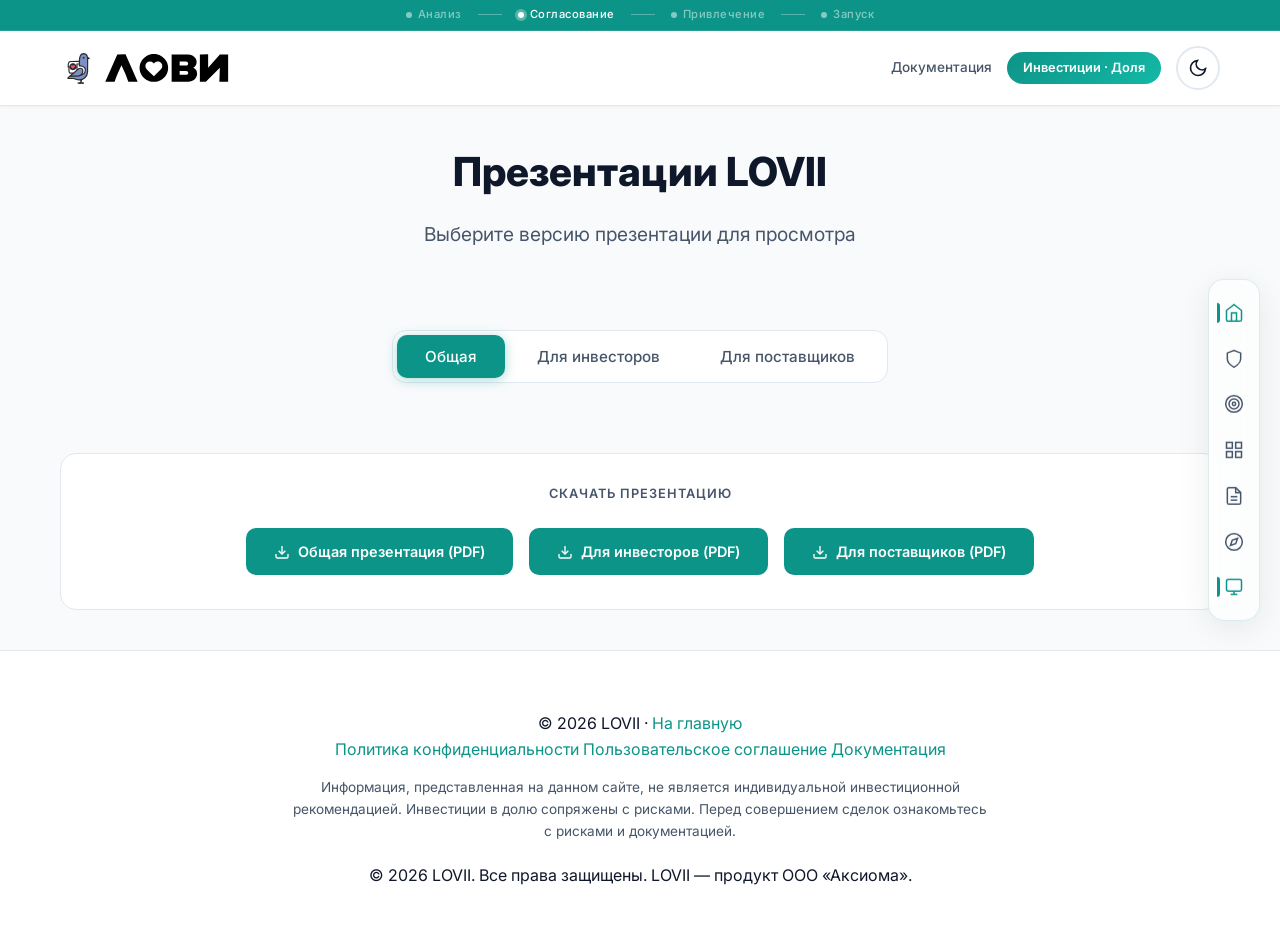
==== commit 0085a534: "Fix: Burger menu, mobile nav, drawer cascade, whitepaper dark theme - Fix burger menu visibility: on" ====
--- a/presentation/index.html
+++ b/presentation/index.html
@@ -215,17 +215,7 @@
                 if (e.key === 'ArrowLeft') navigate(-1);
                 if (e.key === 'ArrowRight') navigate(1);
             });
-            // Drawer logic
-            const drawerOverlay = document.getElementById('drawerOverlay');
-            const drawerToggle = document.getElementById('drawerToggle');
-            const drawerClose = document.getElementById('drawerClose');
-
-            if (drawerToggle && drawerOverlay) {
-                drawerToggle.addEventListener('click', function(e) {
-                    e.preventDefault();
-                    drawerOverlay.classList.add('open');
-                    document.body.style.overflow = 'hidden';
-                });
+            
 
                 function closeDrawer() {
                     drawerOverlay.classList.remove('open');
@@ -248,7 +238,7 @@
     </script>
 
     <!-- Mobile Navigation -->
-            <nav class="mobile-nav">
+            <nav class="mobile-nav" id="mobile-nav-list">
         <a href="../">
             <svg viewBox="0 0 24 24"><path d="M3 9l9-7 9 7v11a2 2 0 0 1-2 2H5a2 2 0 0 1-2-2z"/><polyline points="9 22 9 12 15 12 15 22"/></svg>
             <span>Главная</span>
--- a/css/site.css
+++ b/css/site.css
@@ -25,7 +25,6 @@
 }
 
 [data-theme="dark"] {
-
             --bg-color: #0F172A;
             --text-color: #F1F5F9;
             --text-secondary: #94A3B8;
@@ -40,13 +39,13 @@
             --drawer-bg: rgba(30, 41, 59, 0.95);
             --drawer-border: rgba(20, 184, 166, 0.15);
             --drawer-shadow: -8px 0 40px rgba(0, 0, 0, 0.3);
-        
-        header { background: rgba(15, 23, 42, 0.95); }
-        body { background: var(--bg-color); color: var(--text-color); }
-        .card { background: var(--card-bg); border-color: var(--border-color); }
-        .card:hover { border-color: var(--accent-color); }
-        a { color: var(--accent-color); }
-}
+        }
+
+        [data-theme="dark"] header { background: rgba(15, 23, 42, 0.95); }
+        [data-theme="dark"] body { background: var(--bg-color); color: var(--text-color); }
+        [data-theme="dark"] .card { background: var(--card-bg); border-color: var(--border-color); }
+        [data-theme="dark"] .card:hover { border-color: var(--accent-color); }
+        [data-theme="dark"] a { color: var(--accent-color); }
 
 
 [data-theme="light"] {
@@ -551,6 +550,7 @@
     z-index: 2000;
     opacity: 0;
     transition: opacity 0.3s;
+    height: 100vh; /* Ensure full height for child fixed positioning */
 }
 
 .drawer-overlay.open {
@@ -566,6 +566,7 @@
     bottom: 0;
     width: 85vw;
     max-width: 320px;
+    height: 100vh; /* Explicit height for fixed positioning */
     z-index: 2001;
     background: var(--drawer-bg);
     backdrop-filter: blur(24px);
@@ -1301,11 +1302,7 @@
             }
         }
 
-@media (min-width: 769px) {
-    .drawer-overlay {
-        display: none !important;
-    }
-}
+
 
 @media print {
             .status-bar, .status-step, .step-line, .step-dot {
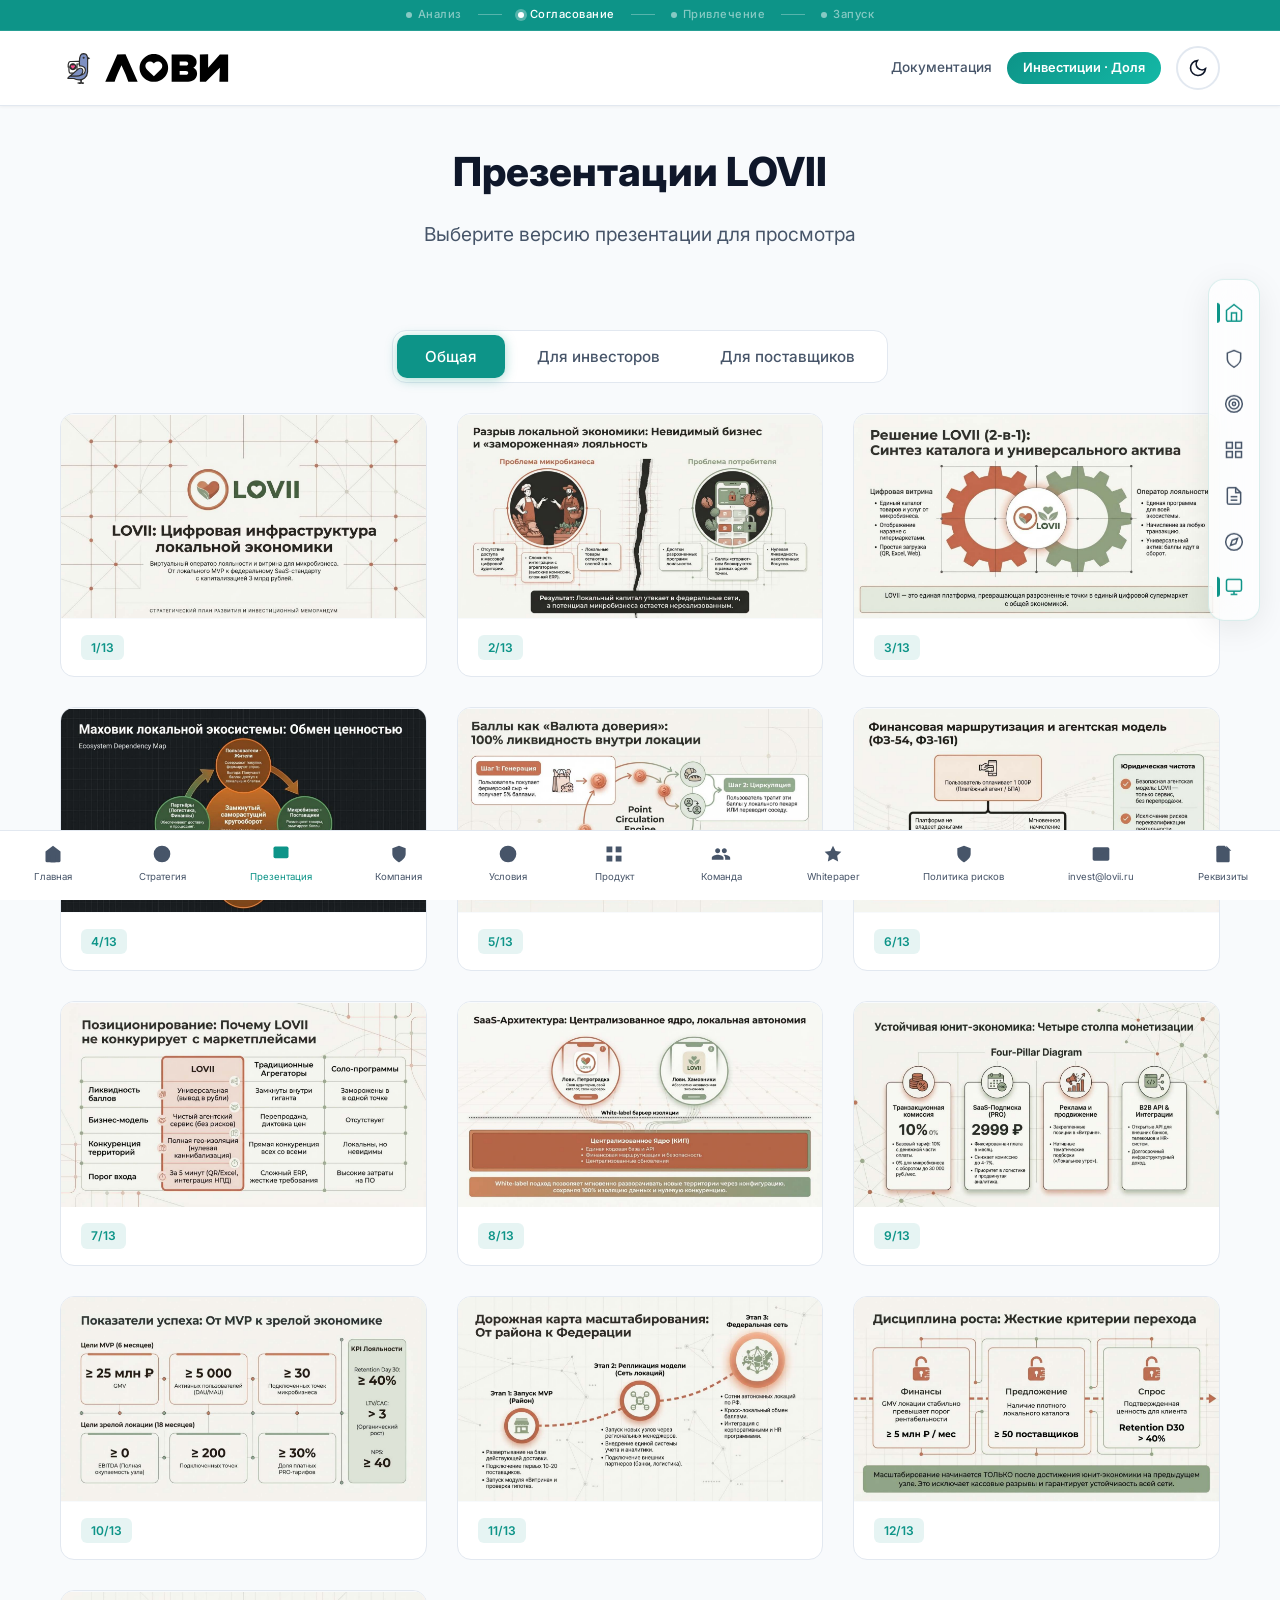
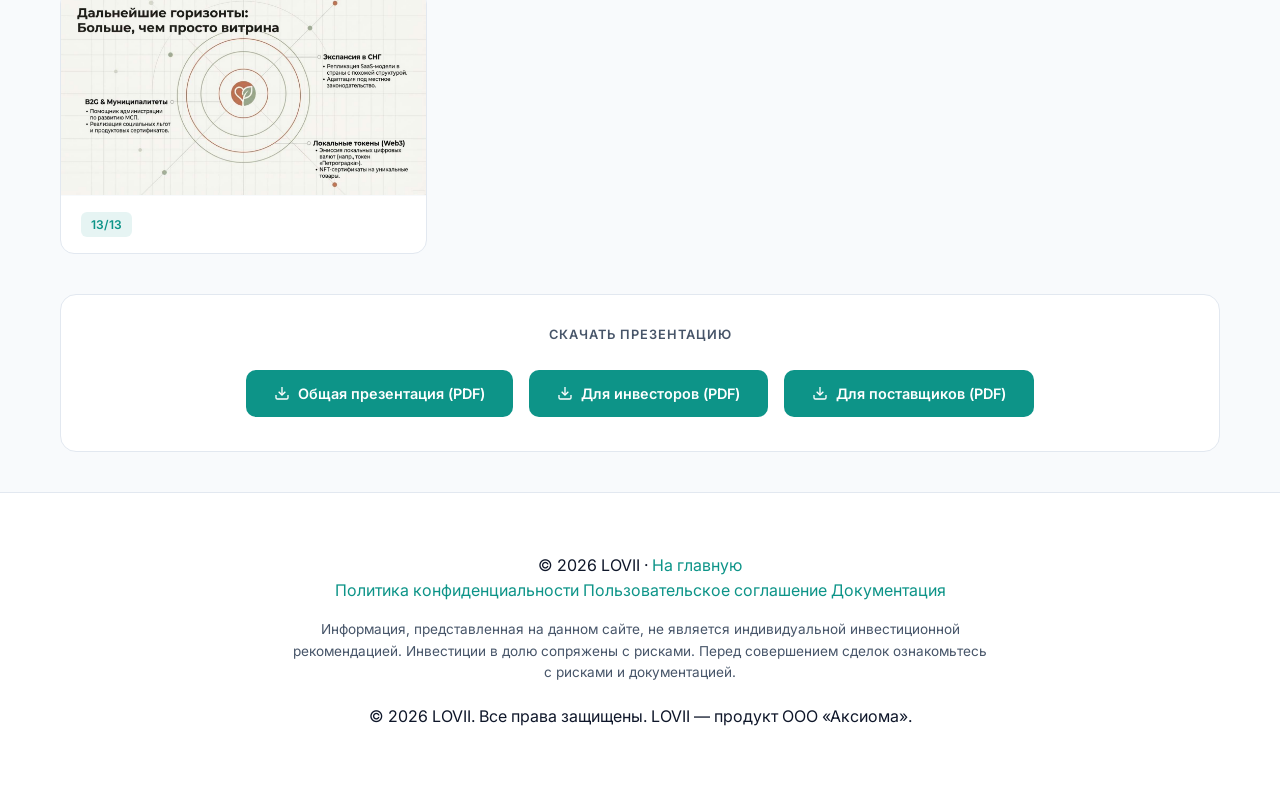
==== commit 02cf147d: "Fix: mobile nav (3 items + 'Ещё'), presentation gallery restored, whitepaper dark theme, drawer casc" ====
--- a/presentation/index.html
+++ b/presentation/index.html
@@ -232,7 +232,6 @@
                         setTimeout(closeDrawer, 100);
                     });
                 });
-            }
 
         });
     </script>
--- a/css/site.css
+++ b/css/site.css
@@ -521,6 +521,14 @@
     min-width: 55px;
 }
 
+#mobile-nav-list,
+.mobile-nav-list {
+    display: flex;
+    justify-content: space-around;
+    align-items: center;
+    width: 100%;
+}
+
 .mobile-nav a svg {
     width: 20px;
     height: 22px;
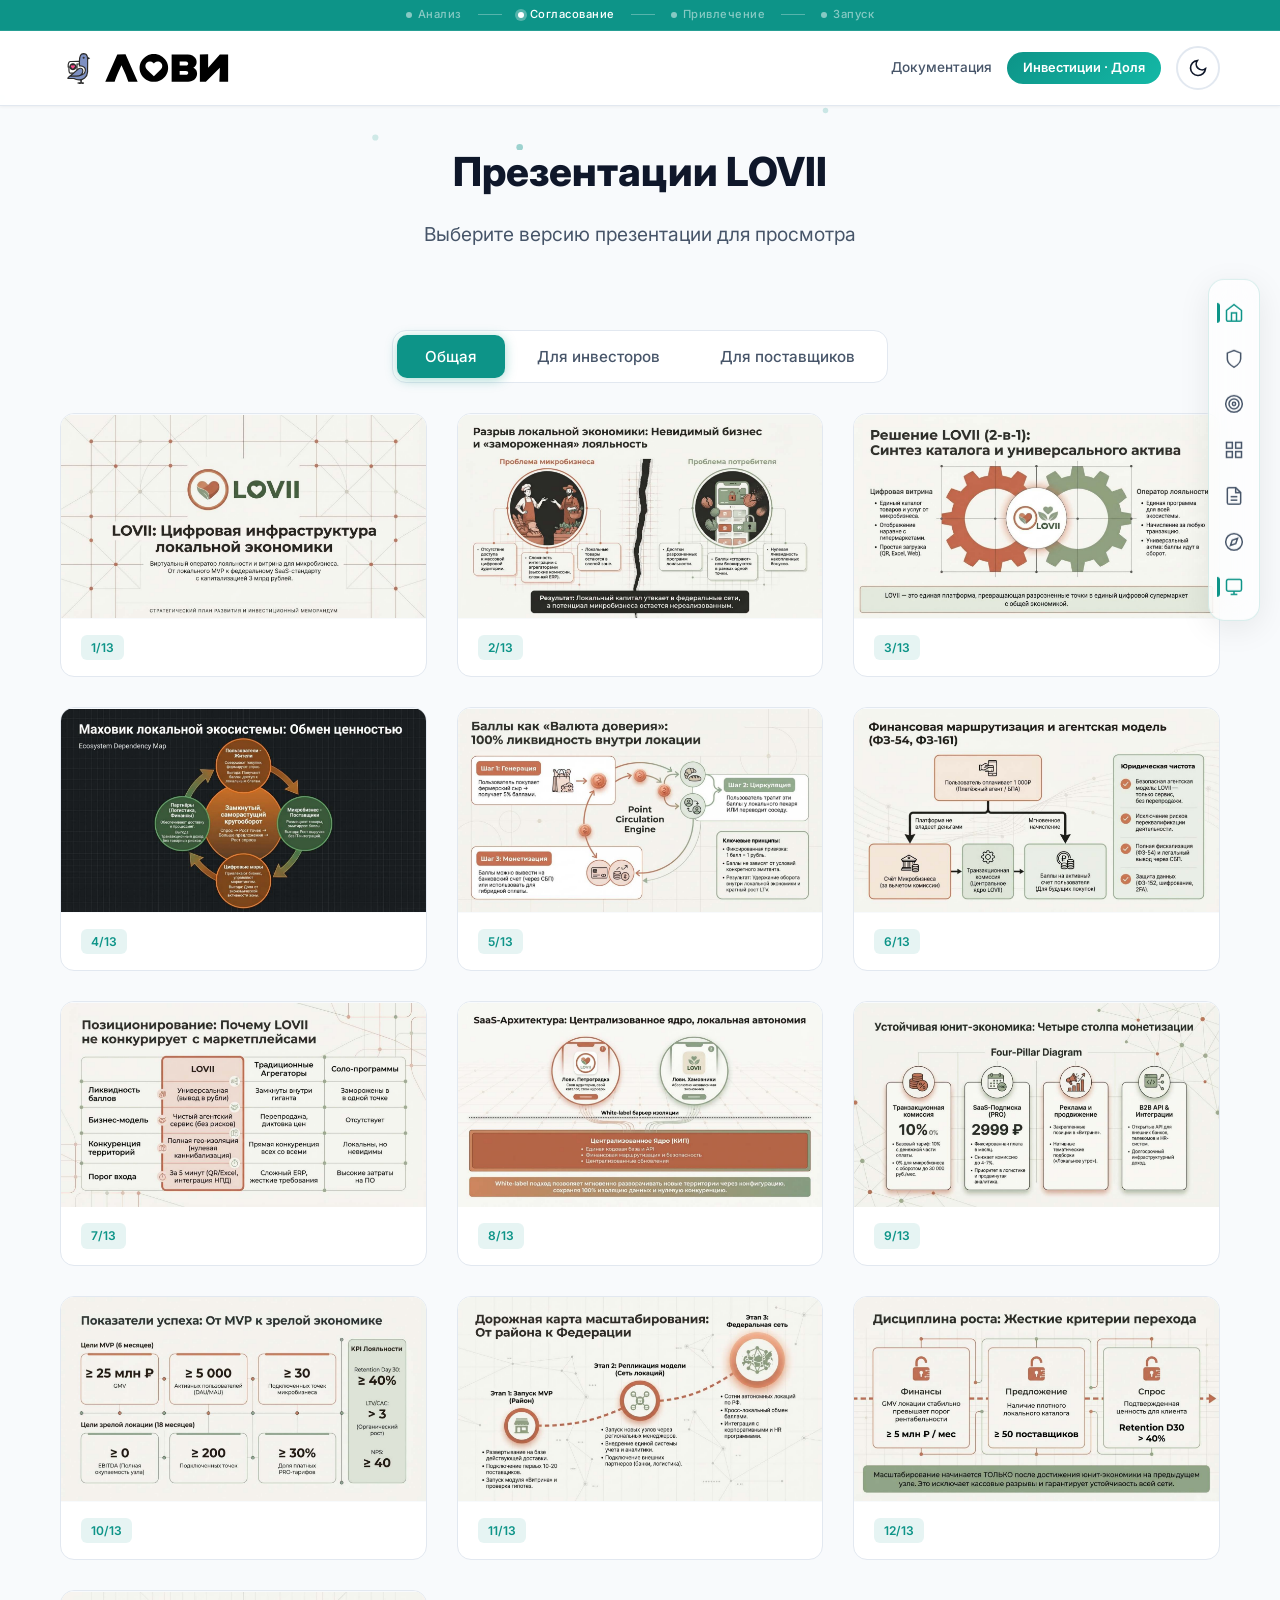
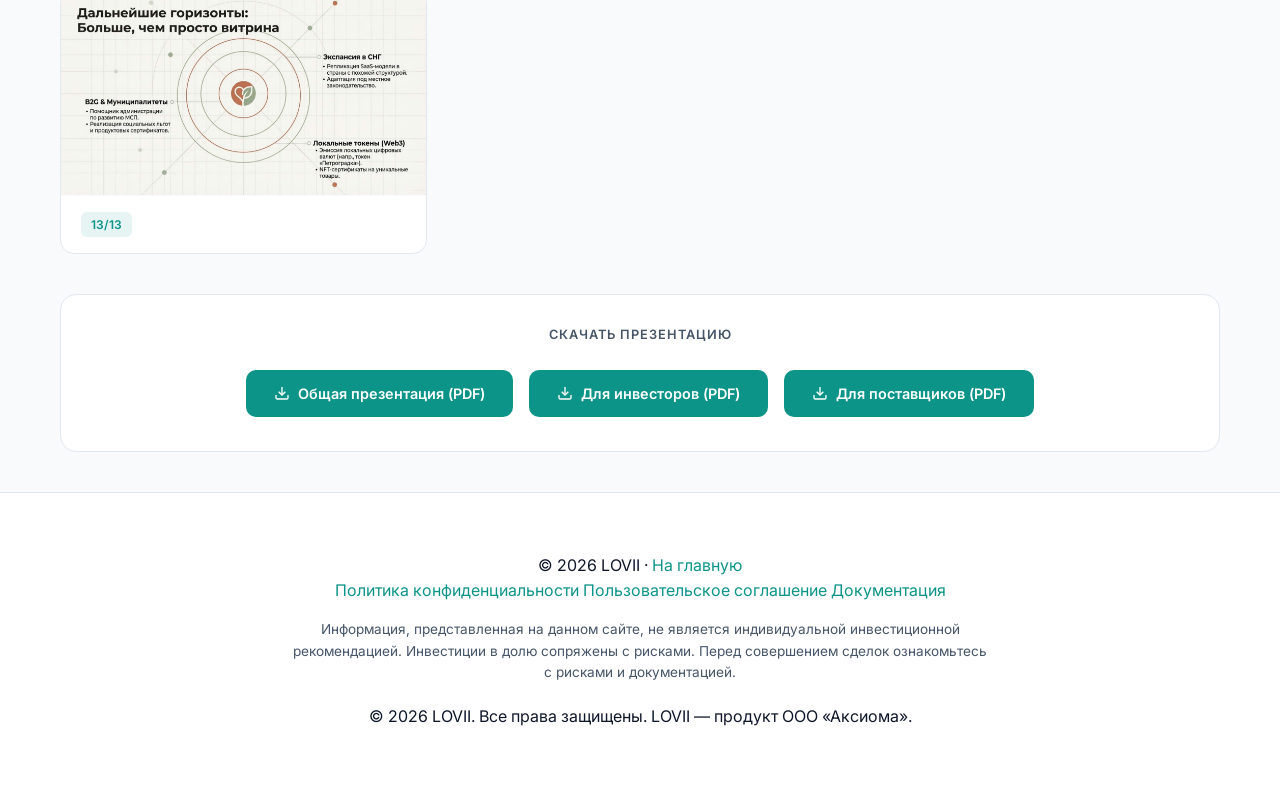
==== commit f3f9e6d9: "Refactor: audit cleanup, SVG particles, drawer fix - HTML: fixed duplicated mobile-nav/drawer across" ====
--- a/presentation/index.html
+++ b/presentation/index.html
@@ -115,19 +115,6 @@
 
     <script>
         document.addEventListener('DOMContentLoaded', function() {
-            const themeToggle = document.getElementById('theme-toggle');
-            const body = document.body;
-            
-            const savedTheme = localStorage.getItem('lovii-theme') || 'light';
-            body.setAttribute('data-theme', savedTheme);
-            
-            themeToggle.addEventListener('click', function() {
-                const currentTheme = body.getAttribute('data-theme');
-                const newTheme = currentTheme === 'light' ? 'dark' : 'light';
-                body.setAttribute('data-theme', newTheme);
-                localStorage.setItem('lovii-theme', newTheme);
-            });
-
             // Tab + slides logic
             const presData = {
                 general: { prefix: 'general', total: 13 },
@@ -215,91 +202,12 @@
                 if (e.key === 'ArrowLeft') navigate(-1);
                 if (e.key === 'ArrowRight') navigate(1);
             });
-            
-
-                function closeDrawer() {
-                    drawerOverlay.classList.remove('open');
-                    document.body.style.overflow = '';
-                }
-
-                if (drawerClose) drawerClose.addEventListener('click', closeDrawer);
-                drawerOverlay.addEventListener('click', function(e) {
-                    if (e.target === drawerOverlay) closeDrawer();
-                });
-
-                drawerOverlay.querySelectorAll('.drawer-item').forEach(item => {
-                    item.addEventListener('click', function() {
-                        setTimeout(closeDrawer, 100);
-                    });
-                });
 
         });
     </script>
 
-    <!-- Mobile Navigation -->
-            <nav class="mobile-nav" id="mobile-nav-list">
-        <a href="../">
-            <svg viewBox="0 0 24 24"><path d="M3 9l9-7 9 7v11a2 2 0 0 1-2 2H5a2 2 0 0 1-2-2z"/><polyline points="9 22 9 12 15 12 15 22"/></svg>
-            <span>Главная</span>
-        </a>
-        <a href="../strategy/">
-            <svg viewBox="0 0 24 24"><circle cx="12" cy="12" r="10"/><polygon points="16.24 7.76 14.12 14.12 7.76 16.24 9.88 9.88 16.24 7.76"/></svg>
-            <span>Стратегия</span>
-        </a>
-        <a href="../presentation/">
-            <svg viewBox="0 0 24 24"><rect x="3" y="3" width="18" height="14" rx="2" ry="2"/><line x1="8" y1="21" x2="16" y2="21"/><line x1="12" y1="17" x2="12" y2="21"/></svg>
-            <span>Презентация</span>
-        </a>
-        <a href="../#docs">
-            <svg viewBox="0 0 24 24"><path d="M14 2H6a2 2 0 0 0-2 2v16a2 2 0 0 0 2 2h12a2 2 0 0 0 2-2V8z"/><polyline points="14 2 14 8 20 8"/><line x1="16" y1="13" x2="8" y2="13"/><line x1="16" y1="17" x2="8" y2="17"/></svg>
-            <span>Документы</span>
-        </a>
-        <a href="#" id="drawerToggle">
-            <svg viewBox="0 0 24 24"><path d="M3 12h18M3 6h18M3 18h18"/></svg>
-            <span>Меню</span>
-        </a>
-    </nav>
-    <!-- Mobile Drawer -->
     <div class="drawer-overlay" id="drawerOverlay">
-        <div class="drawer-sheet">
-            <button class="drawer-close" id="drawerClose">✕</button>
-
-            <div class="drawer-section">
-                <div class="drawer-section-title">Главное</div>
-                <div class="drawer-items">
-                    <a href="../" class="drawer-item active"><svg viewBox="0 0 24 24"><path d="M3 9l9-7 9 7v11a2 2 0 0 1-2 2H5a2 2 0 0 1-2-2z"/><polyline points="9 22 9 12 15 12 15 22"/></svg> Главная</a>
-                    <a href="../strategy/" class="drawer-item"><svg viewBox="0 0 24 24"><circle cx="12" cy="12" r="10"/><polygon points="16.24 7.76 14.12 14.12 7.76 16.24 9.88 9.88 16.24 7.76"/></svg> Стратегия</a>
-                    <a href="../presentation/" class="drawer-item"><svg viewBox="0 0 24 24"><rect x="3" y="3" width="18" height="14" rx="2" ry="2"/><line x1="8" y1="21" x2="16" y2="21"/><line x1="12" y1="17" x2="12" y2="21"/></svg> Презентация</a>
-                </div>
-            </div>
-
-            <div class="drawer-section">
-                <div class="drawer-section-title">О проекте</div>
-                <div class="drawer-items">
-                    <a href="../#issuer" class="drawer-item"><svg viewBox="0 0 24 24"><path d="M12 22s8-4 8-10V5l-8-3-8 3v7c0 6 8 10 8 10z"/></svg> Компания</a>
-                    <a href="../#targets" class="drawer-item"><svg viewBox="0 0 24 24"><circle cx="12" cy="12" r="10"/><circle cx="12" cy="12" r="6"/><circle cx="12" cy="12" r="2"/></svg> Условия</a>
-                    <a href="../#product" class="drawer-item"><svg viewBox="0 0 24 24"><rect x="3" y="3" width="7" height="7"/><rect x="14" y="3" width="7" height="7"/><rect x="14" y="14" width="7" height="7"/><rect x="3" y="14" width="7" height="7"/></svg> Продукт</a>
-                    <a href="../#team" class="drawer-item"><svg viewBox="0 0 24 24"><path d="M16 11c1.66 0 2.99-1.34 2.99-3S17.66 5 16 5c-1.66 0-3 1.34-3 3s1.34 3 3 3zm-8 0c1.66 0 2.99-1.34 2.99-3S9.66 5 8 5C6.34 5 5 6.34 5 8s1.34 3 3 3zm0 2c-2.33 0-7 1.17-7 3.5V19h14v-2.5c0-2.33-4.67-3.5-7-3.5zm8 0c-.29 0-.62.02-.97.05 1.16.84 1.97 1.97 1.97 3.45V19h6v-2.5c0-2.33-4.67-3.5-7-3.5z"/></svg> Команда</a>
-                </div>
-            </div>
-
-            <div class="drawer-section">
-                <div class="drawer-section-title">Документация</div>
-                <div class="drawer-items">
-                    <a href="../docs/whitepaper/" class="drawer-item"><svg viewBox="0 0 24 24"><path d="M14 2H6a2 2 0 0 0-2 2v16a2 2 0 0 0 2 2h12a2 2 0 0 0 2-2V8z"/><polyline points="14 2 14 8 20 8"/><line x1="16" y1="13" x2="8" y2="13"/><line x1="16" y1="17" x2="8" y2="17"/></svg> Whitepaper</a>
-                    <a href="../docs/whitepaper/" class="drawer-item"><svg viewBox="0 0 24 24"><path d="M12 2l3.09 6.26L22 9.27l-5 4.87 1.18 6.88L12 17.77l-6.18 3.25L7 14.14 2 9.27l6.91-1.01L12 2z"/></svg> Whitepaper</a>
-                    <a href="../docs/risk-policy/" class="drawer-item"><svg viewBox="0 0 24 24"><path d="M12 22s8-4 8-10V5l-8-3-8 3v7c0 6 8 10 8 10z"/></svg> Политика рисков</a>
-                </div>
-            </div>
-
-            <div class="drawer-section">
-                <div class="drawer-section-title">Связь</div>
-                <div class="drawer-items">
-                    <a href="mailto:invest@lovii.ru" class="drawer-item"><svg viewBox="0 0 24 24"><path d="M4 4h16c1.1 0 2 .9 2 2v12c0 1.1-.9 2-2 2H4c-1.1 0-2-.9-2-2V6c0-1.1.9-2 2-2z"/><polyline points="22,6 12,13 2,6"/></svg> invest@lovii.ru</a>
-                    <a href="../#details" class="drawer-item"><svg viewBox="0 0 24 24"><path d="M14 2H6c-1.1 0-2 .9-2 2v16c0 1.1.9 2 2 2h12c1.1 0 2-.9 2-2V8l-6-6z"/><path d="M16 2v6h6"/></svg> Реквизиты</a>
-                </div>
-            </div>
-        </div>
+        <div class="drawer-sheet"></div>
     </div>
 
     <!-- Floating Navigation -->
@@ -354,9 +262,8 @@
                 });
             })();
     </script>
-    <script>
-    </script>
     <script src="../js/navigation.js"></script>
     <script src="../js/app.js"></script>
+    <script src="../js/particles.js"></script>
 </body>
-</html>+</html>
--- a/css/site.css
+++ b/css/site.css
@@ -41,11 +41,6 @@
             --drawer-shadow: -8px 0 40px rgba(0, 0, 0, 0.3);
         }
 
-        [data-theme="dark"] header { background: rgba(15, 23, 42, 0.95); }
-        [data-theme="dark"] body { background: var(--bg-color); color: var(--text-color); }
-        [data-theme="dark"] .card { background: var(--card-bg); border-color: var(--border-color); }
-        [data-theme="dark"] .card:hover { border-color: var(--accent-color); }
-        [data-theme="dark"] a { color: var(--accent-color); }
 
 
 [data-theme="light"] {
@@ -173,10 +168,6 @@
             display: inline;
         }
 
-        
-
-        
-
         /* Header */
         .header {
             position: fixed;
@@ -326,7 +317,29 @@
             .header-hamburger {
                 display: none;
             }
-        }
+            .floating-nav {
+                display: none !important;
+            }
+        }
+@media (min-width: 769px) {
+    .mobile-nav {
+        display: none !important;
+    }
+    .mobile-nav-list {
+        display: none !important;
+    }
+
+    .floating-nav {
+        display: flex !important;
+    }
+}
+
+@media (max-width: 768px) {
+    .header-hamburger {
+        display: none;
+    }
+}
+
 
         /* ===== Floating Nav (global, loads on all pages) ===== */
         .floating-nav {
@@ -433,21 +446,6 @@
             background: rgba(20, 184, 166, 0.12);
         }
 
-        
-
-        [data-theme="dark"] .header {
-            background: rgba(15, 23, 42, 0.98);
-        }
-
-        [data-theme="dark"] .hero {
-            background: linear-gradient(180deg, #0F172A 0%, #1E293B 100%);
-        }
-
-        [data-theme="dark"] .about,
-        [data-theme="dark"] .investment {
-            background: var(--card-bg);
-        }
-
 [data-theme="dark"] .header {
             background: rgba(15, 23, 42, 0.98);
         }
@@ -666,8 +664,6 @@
 
 /* Hide drawer on desktop */
 
-        
-
 /* === Design System: Base Components === */
 
         .card {
@@ -950,24 +946,9 @@
 
 /* === responsive.css === */
 /* responsive.css — все адаптивные стили для основных страниц */
-/* @media (max-width: 768px), (max-width: 480px), (min-width: 769px), print */
-
-@media (max-width: 768px) {
-            body {
-                overflow-x: hidden;
-                width: 100%;
-            }
-            
-            .container, .header-inner, .status-bar {
-                max-width: 100%;
-                padding-left: 16px;
-                padding-right: 16px;
-            }
-        }
-
 @media (max-width: 768px) {
             .mobile-nav {
-                display: flex;
+                display: flex !important;
                 padding: 6px 0 10px;
                 width: 100%;
                 box-sizing: border-box;
@@ -977,6 +958,9 @@
             .mobile-nav a {
                 min-width: 0;
                 padding: 4px 4px;
+            }
+            .floating-nav {
+                display: none !important;
             }
 
             .status-bar {
--- a/css/presentation.css
+++ b/css/presentation.css
@@ -1,10 +1,4 @@
 /* presentation.css — уникальные стили страницы presentation */
-
-* {
-            margin: 0;
-            padding: 0;
-            box-sizing: border-box;
-        }
 
 .main {
             padding-top: 80px;
@@ -234,92 +228,7 @@
             .drawer-overlay { display: none !important; }
         }
 
-.funds-col.col-detail {
-                display: none;
-            }
-
-.funds-header .col-detail {
-                display: flex;
-            }
-
-.logo-showcase {
-                padding: 40px 15px;
-            }
-
-.main-content {
-                padding-top: 80px;
-            }
-
 @media print { .floating-nav { display: none !important; } }
-
-@media (max-width: 480px) {
-            /* Цели продукта — мобильная адаптация */
-            .investment-card {
-                padding: 24px 20px;
-            }
-
-            .investment-value {
-                font-size: 2rem;
-            }
-
-            .investment-details div {
-                flex-direction: column;
-                gap: 4px;
-                padding: 10px 0;
-                font-size: 0.85rem;
-            }
-
-            .investment-details div span:first-child {
-                color: var(--text-secondary);
-                font-size: 0.75rem;
-                font-weight: 500;
-            }
-
-            /* Документация выпуска — мобильная адаптация */
-            .doc-item {
-                flex-wrap: wrap;
-                padding: 16px 18px;
-                gap: 14px;
-            }
-
-            .doc-icon {
-                width: 38px;
-                height: 38px;
-            }
-
-            .doc-icon svg {
-                width: 18px;
-                height: 18px;
-            }
-
-            .doc-info {
-                min-width: calc(100% - 52px);
-            }
-
-            .doc-info h4 {
-                font-size: 0.9rem;
-                line-height: 1.3;
-                margin-bottom: 6px;
-            }
-
-            .doc-info p {
-                font-size: 0.75rem;
-                line-height: 1.4;
-            }
-
-            .doc-tag {
-                font-size: 0.65rem;
-                padding: 3px 8px;
-                order: 3;
-                width: 100%;
-                text-align: center;
-                margin-top: 4px;
-            }
-
-            .doc-arrow {
-                display: none;
-            }
-        }
 
 @keyframes pageFadeIn {
             from { opacity: 0; transform: translateY(8px); }
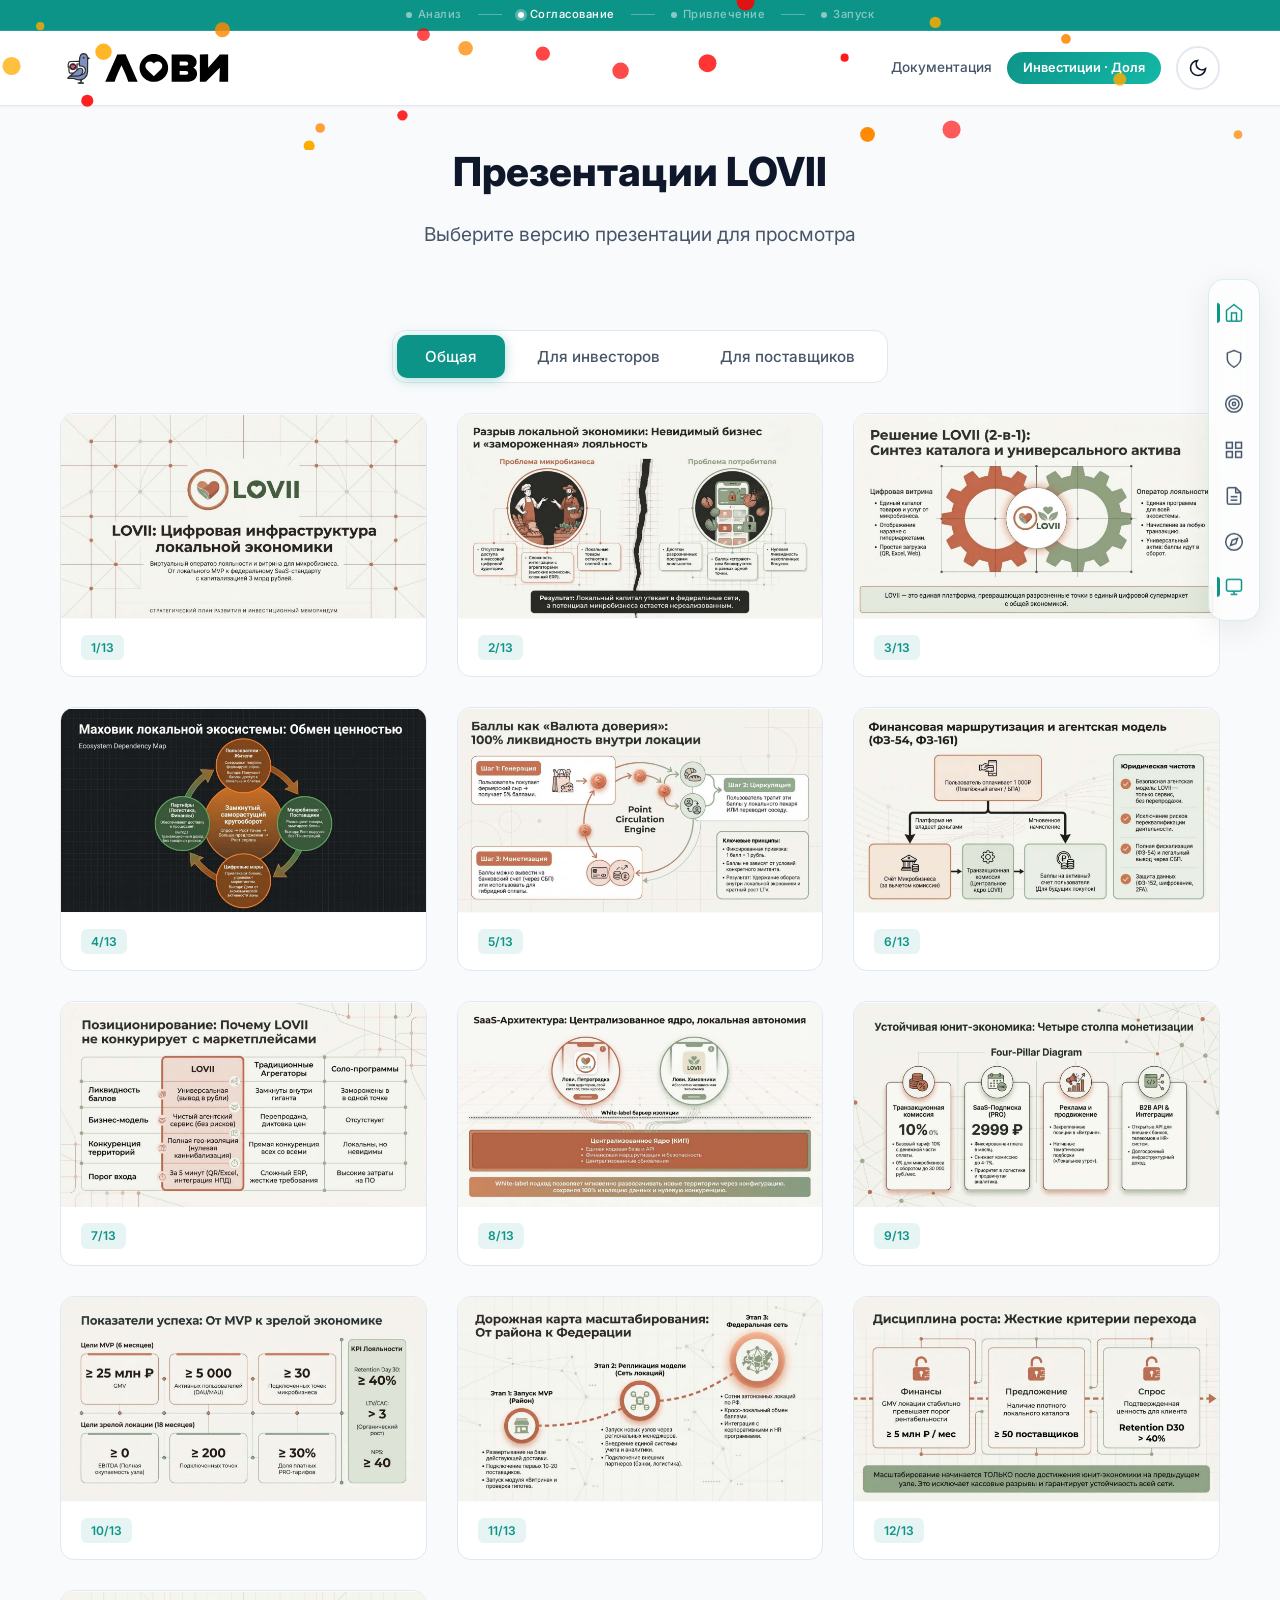
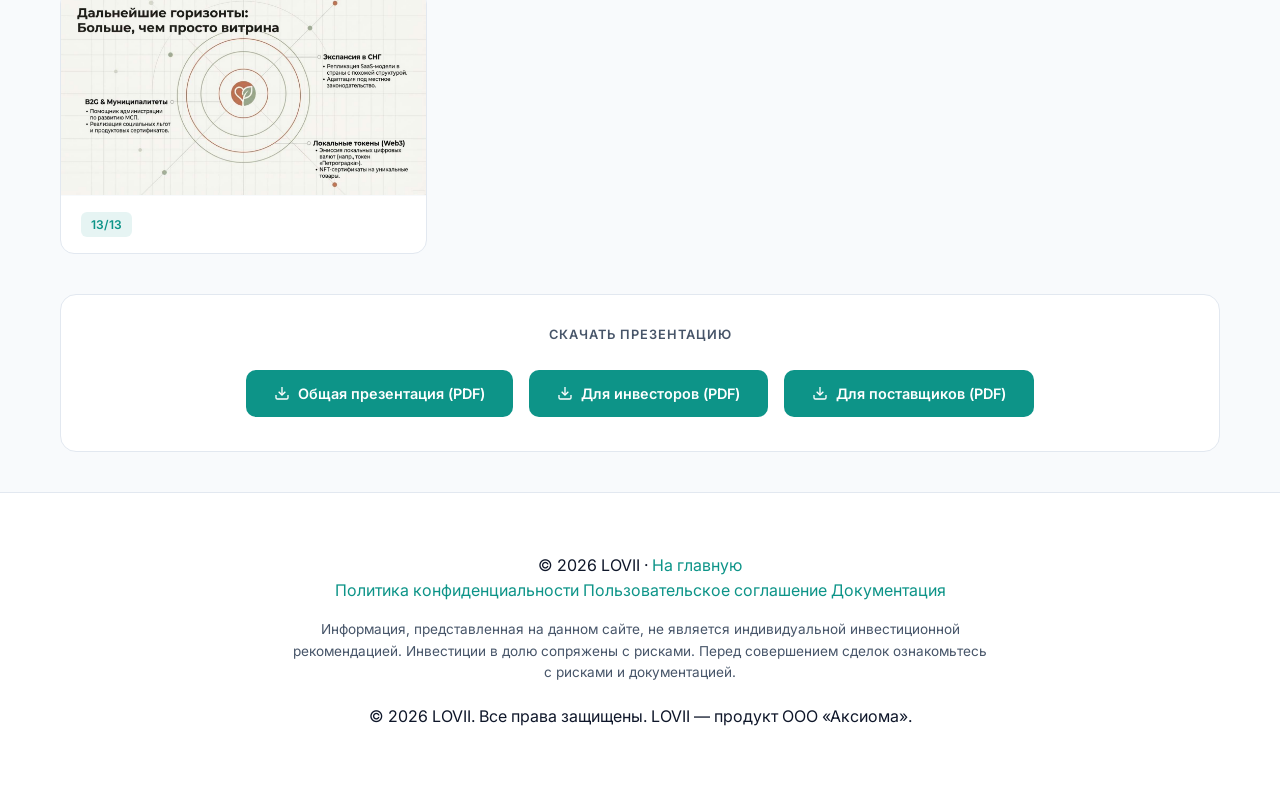
==== commit 435a5e52: "Add cache-busting ?v=2 to particles.js script tag" ====
--- a/presentation/index.html
+++ b/presentation/index.html
@@ -264,6 +264,6 @@
     </script>
     <script src="../js/navigation.js"></script>
     <script src="../js/app.js"></script>
-    <script src="../js/particles.js"></script>
+    <script src="../js/particles.js?v=2"></script>
 </body>
 </html>
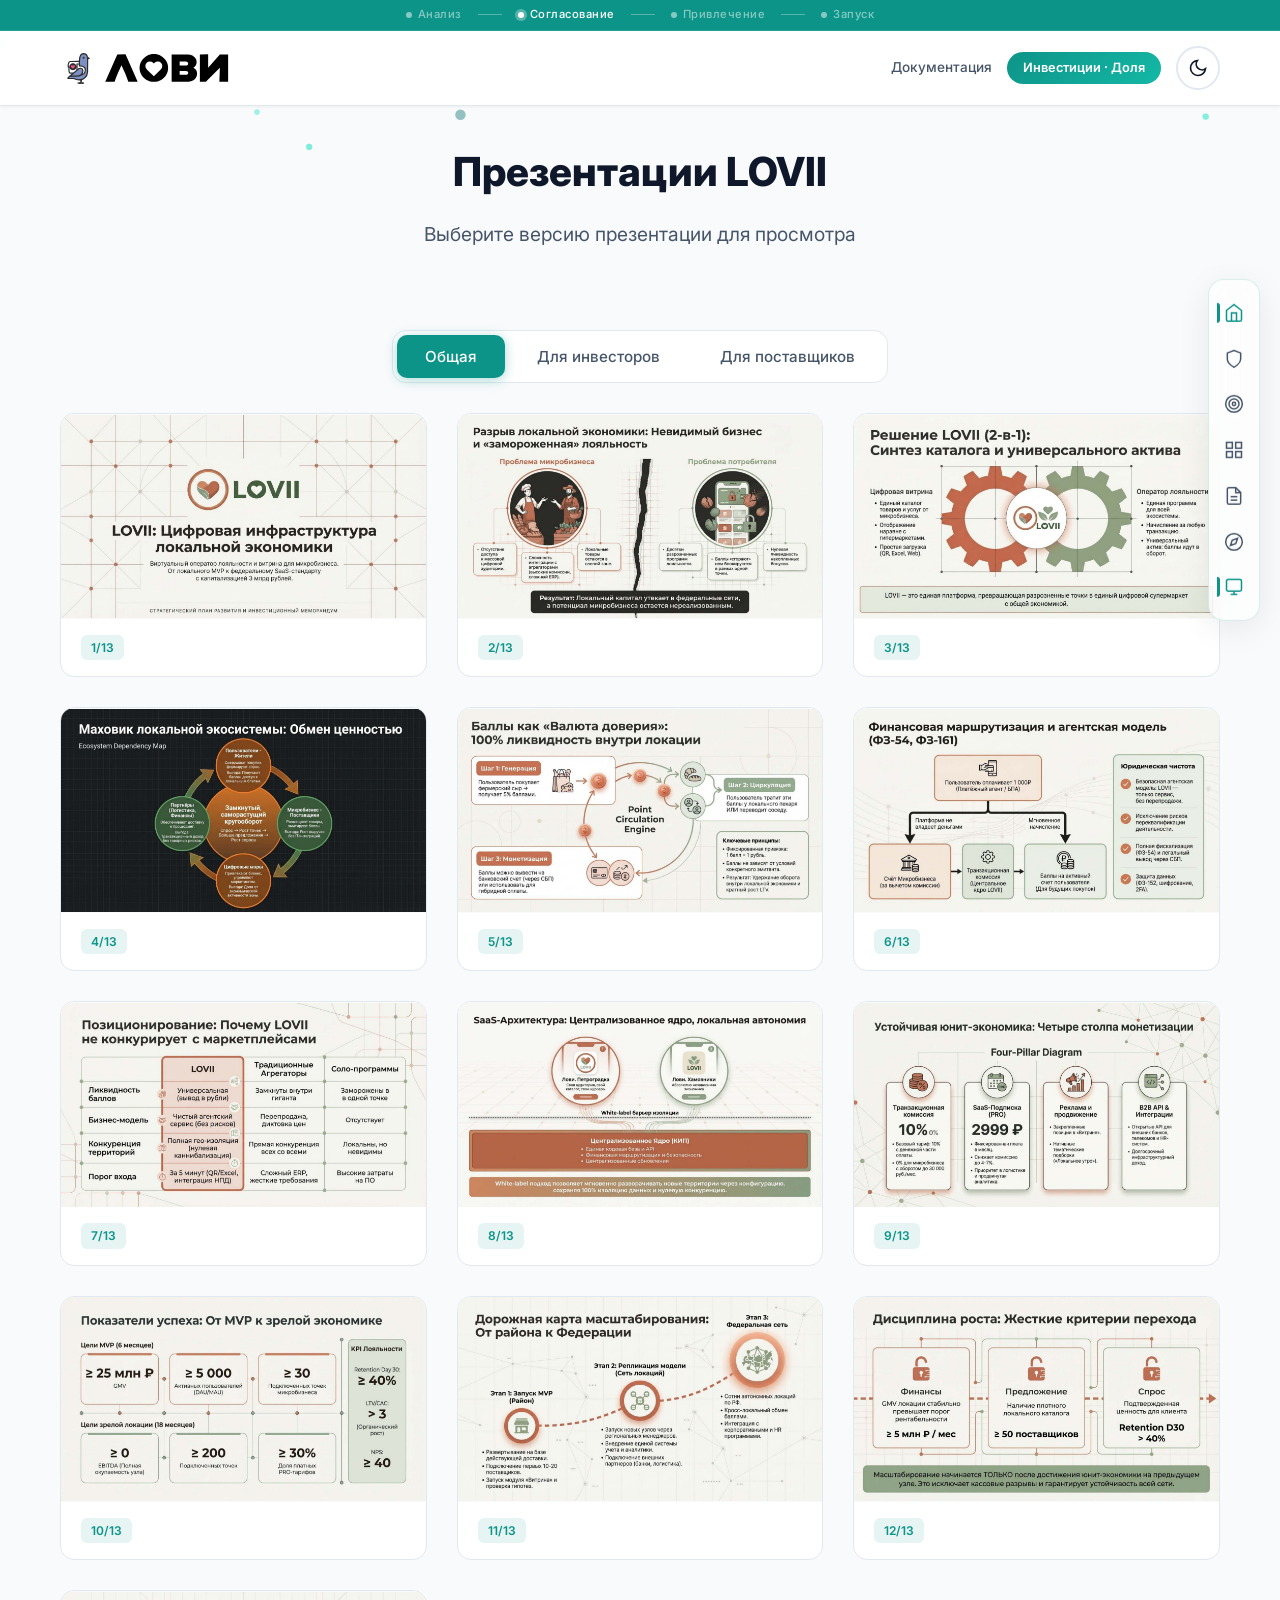
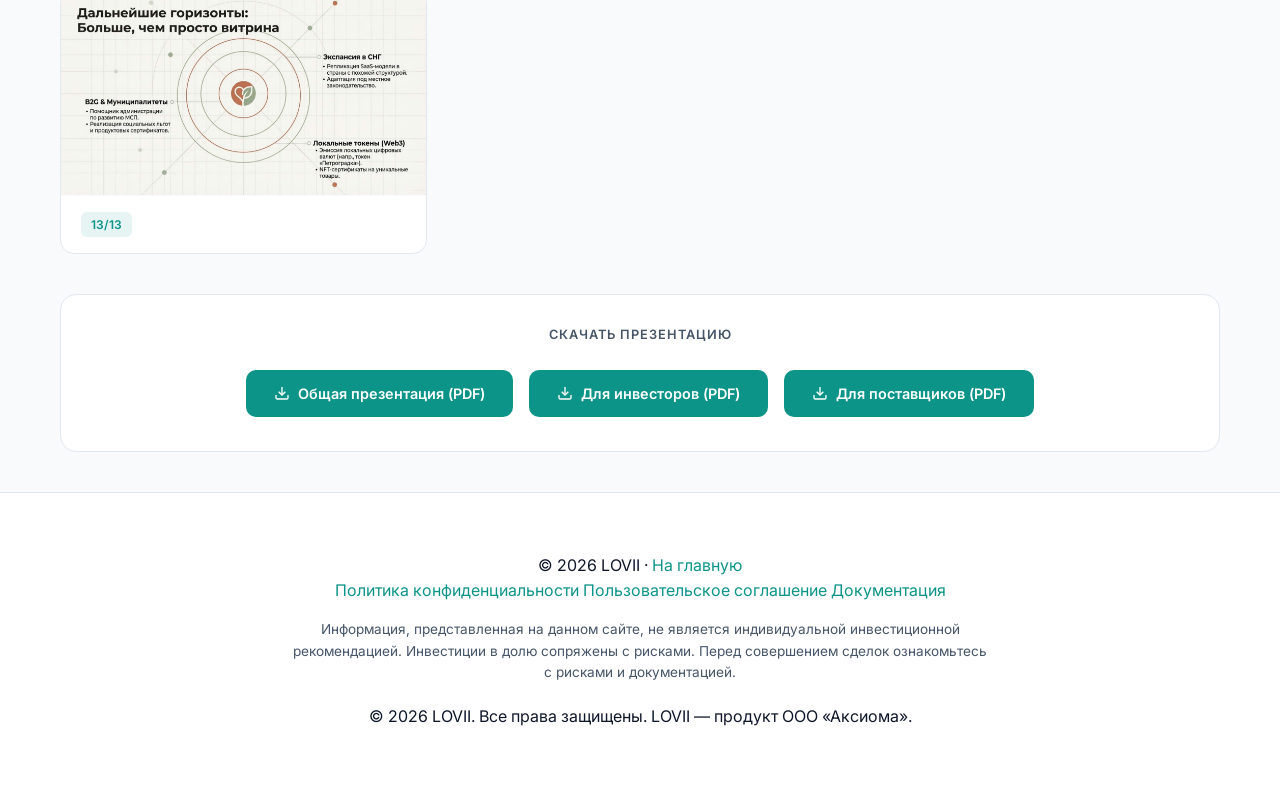
==== commit 17feab7f: "Cache-busting: версионированы все CSS/JS, meta no-cache, SW очищает кеш" ====
--- a/presentation/index.html
+++ b/presentation/index.html
@@ -7,8 +7,11 @@
     <link rel="apple-touch-icon" href="../apple-touch-icon.png">
 
     <title>LOVII — Презентация для инвесторов</title>    <link rel="preconnect" href="https://fonts.googleapis.com">
-    <link rel="stylesheet" href="../css/site.css">
-    <link rel="stylesheet" href="../css/presentation.css">
+    <meta http-equiv="Cache-Control" content="no-cache, no-store, must-revalidate">
+    <meta http-equiv="Pragma" content="no-cache">
+    <meta http-equiv="Expires" content="0">
+    <link rel="stylesheet" href="../css/site.css?v=5">
+    <link rel="stylesheet" href="../css/presentation.css?v=5">
     <link href="https://fonts.googleapis.com/css2?family=Inter:wght@300;400;500;600;700;800;900&display=swap" rel="stylesheet">
     <!-- Mobile Fixes CSS - предотвращает выход контента за границы экрана -->
     </head>
@@ -262,8 +265,8 @@
                 });
             })();
     </script>
-    <script src="../js/navigation.js"></script>
-    <script src="../js/app.js"></script>
-    <script src="../js/particles.js?v=2"></script>
+    <script src="../js/navigation.js?v=3"></script>
+    <script src="../js/app.js?v=3"></script>
+    <script src="../js/particles.js?v=3"></script>
 </body>
 </html>
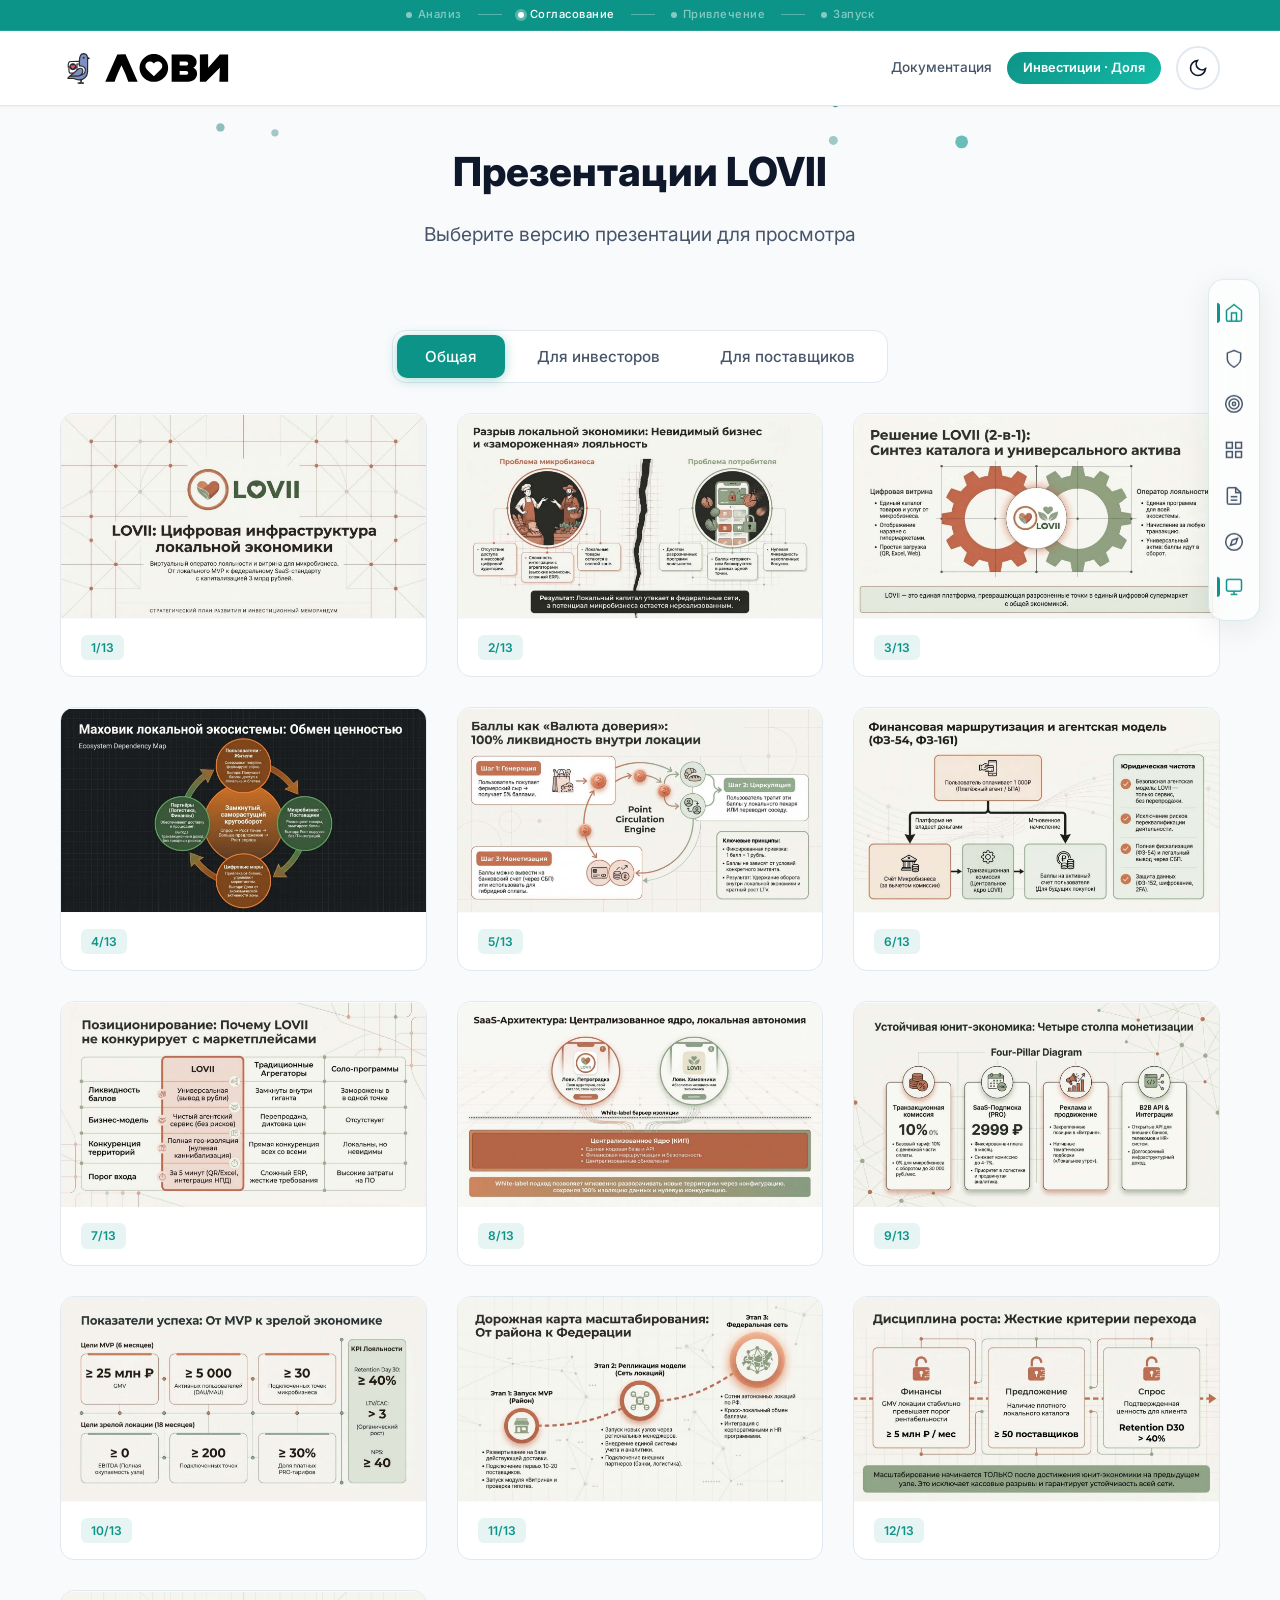
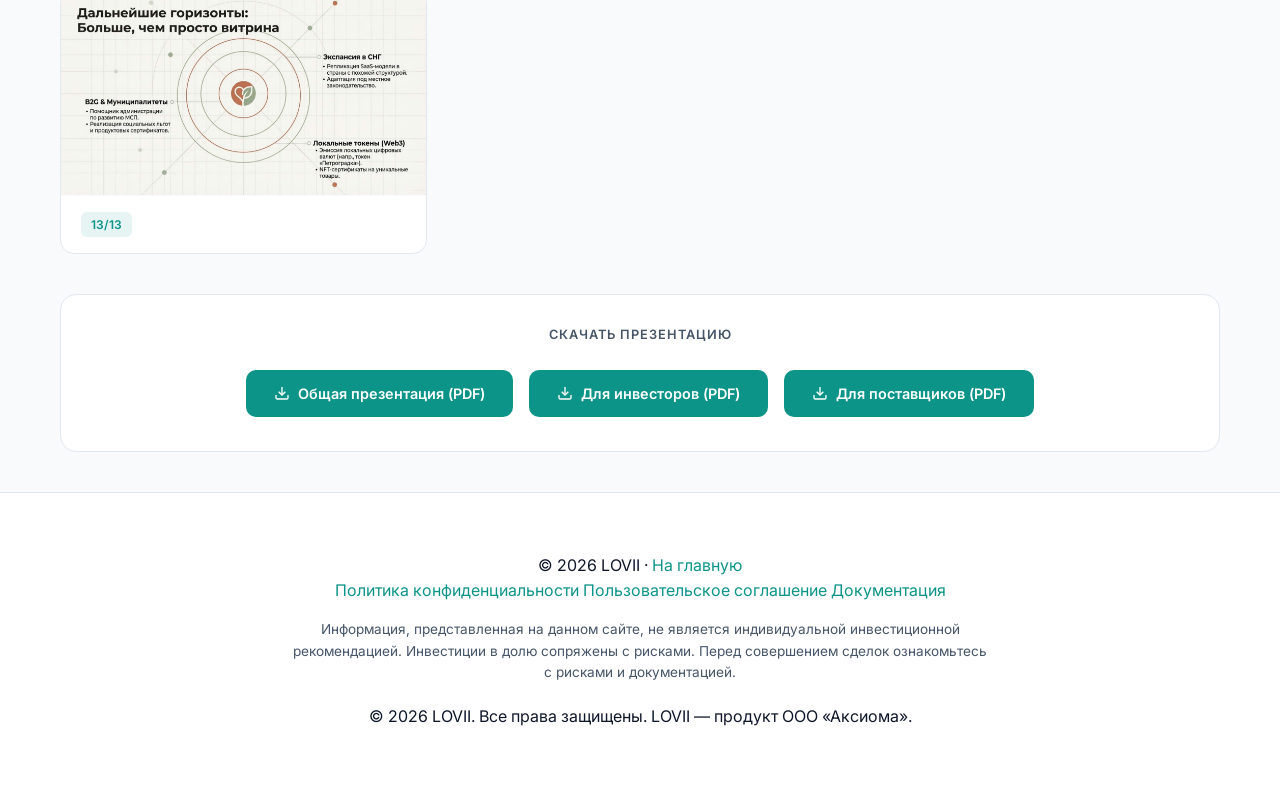
==== commit 084d2ff0: "OG-теги + meta description для всех страниц, og-image.png" ====
--- a/presentation/index.html
+++ b/presentation/index.html
@@ -6,7 +6,21 @@
     <link rel="icon" type="image/svg+xml" href="../favicon.svg">
     <link rel="apple-touch-icon" href="../apple-touch-icon.png">
 
-    <title>LOVII — Презентация для инвесторов</title>    <link rel="preconnect" href="https://fonts.googleapis.com">
+    <title>LOVII — Презентация для инвесторов</title>
+    <meta name="description" content="Презентации LOVII: общая, для инвесторов и для поставщиков. Инвестиции в долю — цифровая инфраструктура локальной экономики.">
+    <!-- Open Graph / Social -->
+    <meta property="og:type" content="website">
+    <meta property="og:url" content="https://invest.lovii.ru/presentation/">
+    <meta property="og:title" content="LOVII — Презентация для инвесторов">
+    <meta property="og:description" content="Презентации LOVII: общая, для инвесторов и для поставщиков.">
+    <meta property="og:image" content="https://invest.lovii.ru/og-image.png">
+    <meta property="og:image:width" content="1024">
+    <meta property="og:image:height" content="1024">
+    <meta name="twitter:card" content="summary_large_image">
+    <meta name="twitter:title" content="LOVII — Презентация для инвесторов">
+    <meta name="twitter:description" content="Презентации LOVII: общая, для инвесторов и для поставщиков.">
+    <meta name="twitter:image" content="https://invest.lovii.ru/og-image.png">
+    <link rel="preconnect" href="https://fonts.googleapis.com">
     <meta http-equiv="Cache-Control" content="no-cache, no-store, must-revalidate">
     <meta http-equiv="Pragma" content="no-cache">
     <meta http-equiv="Expires" content="0">
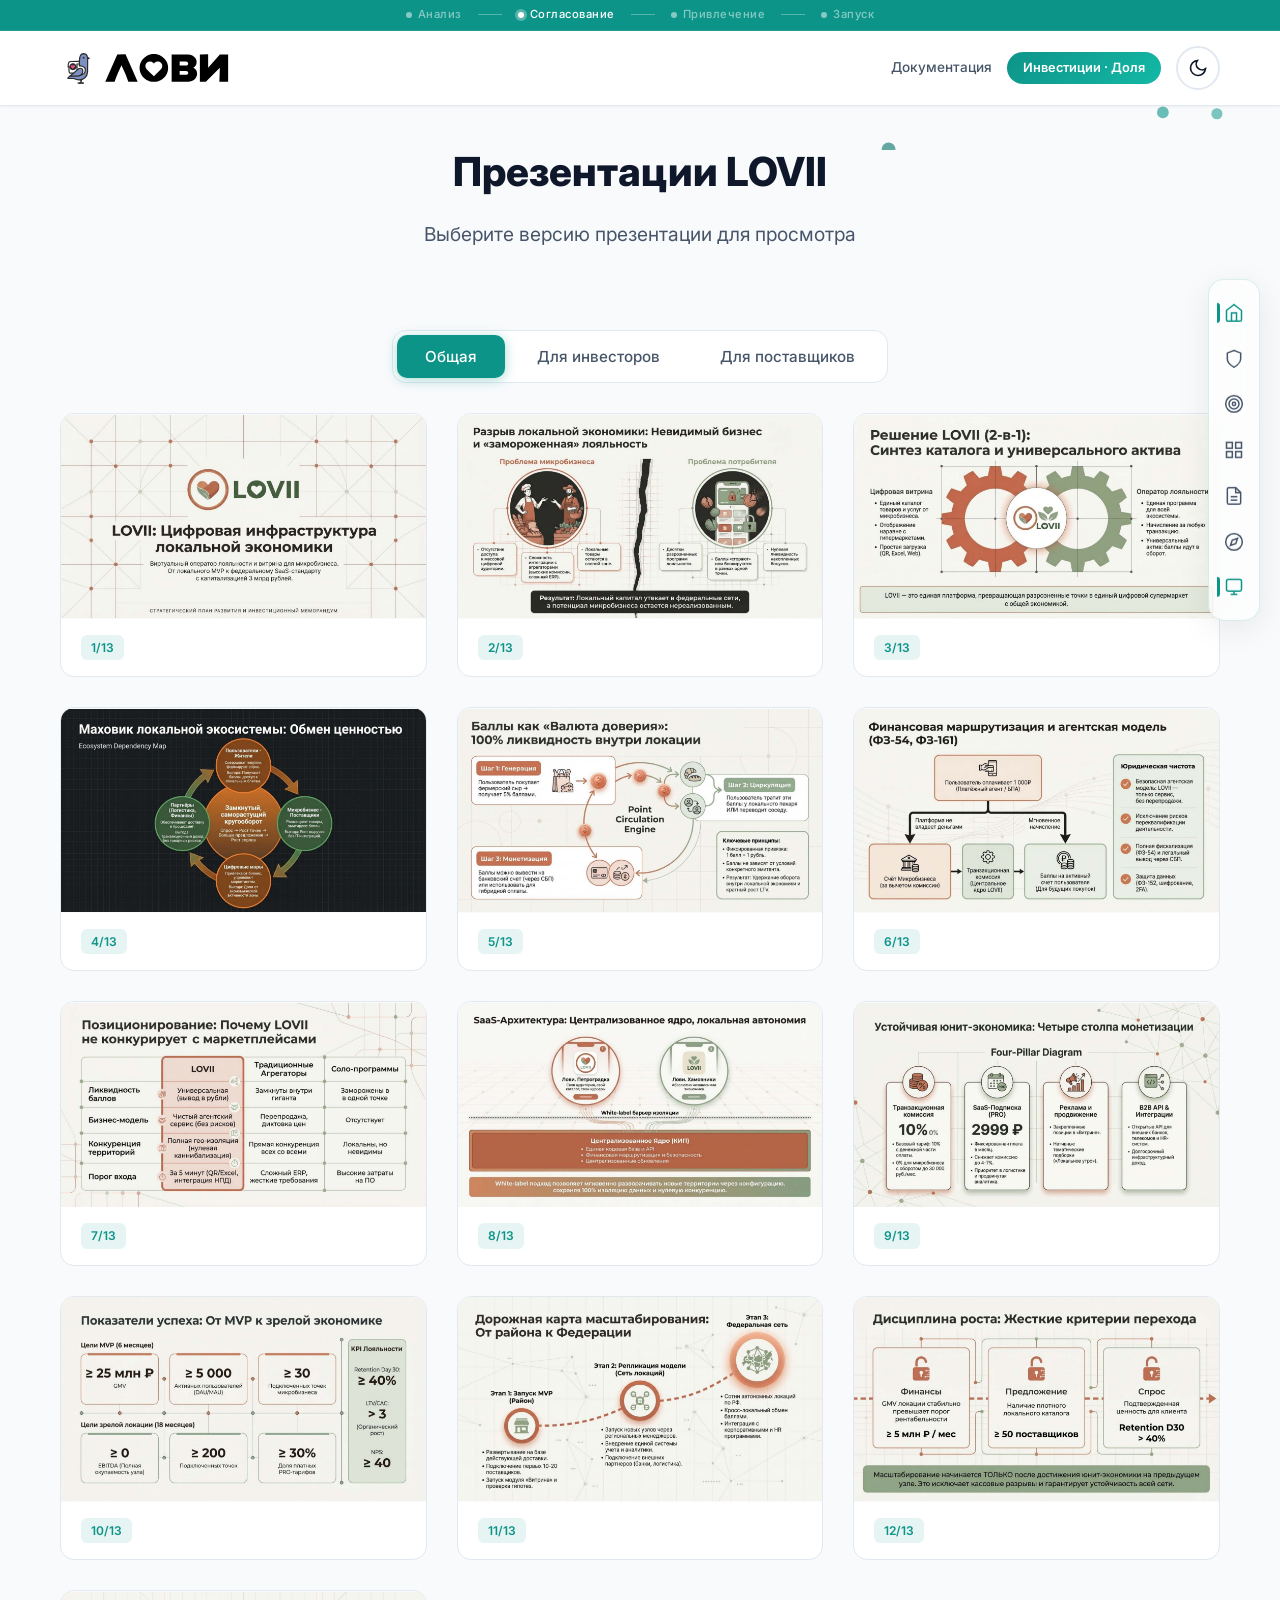
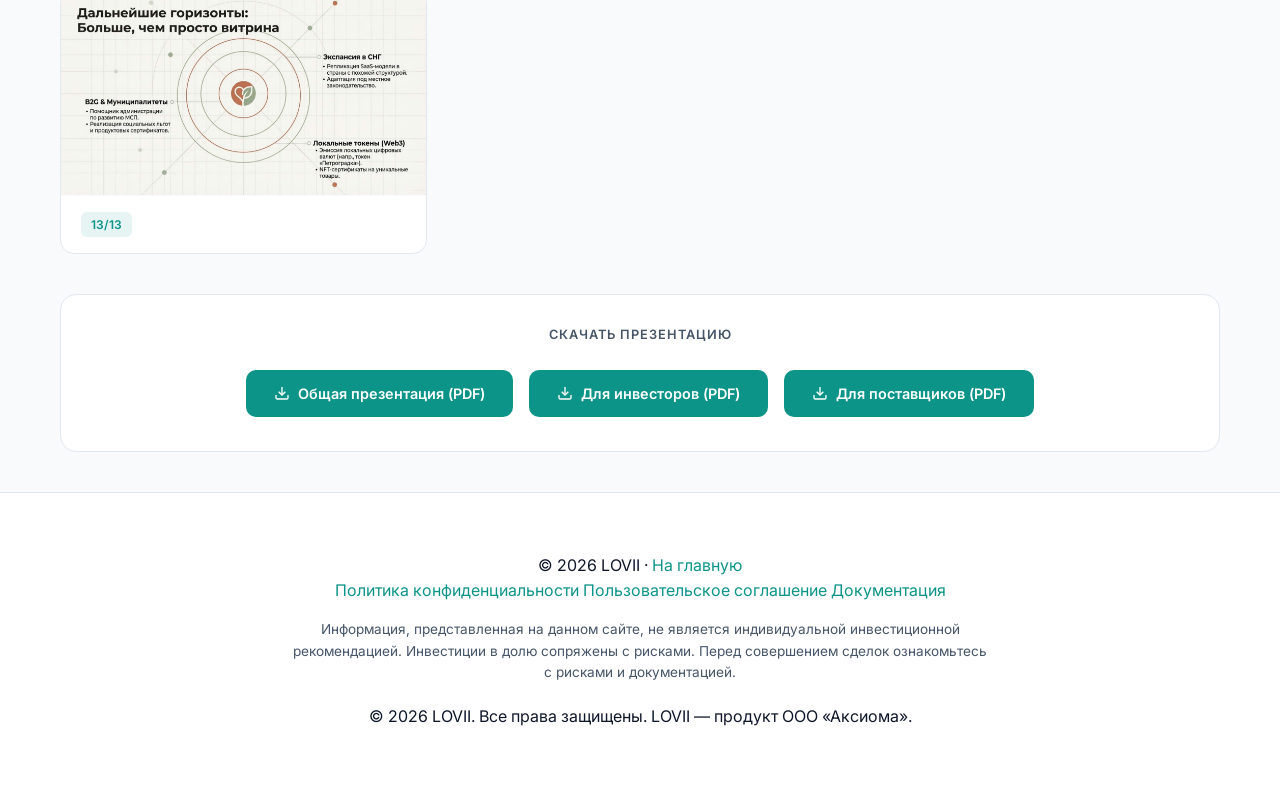
==== commit 301d020f: "OG image: заменён png на svg (lovii-logo)" ====
--- a/presentation/index.html
+++ b/presentation/index.html
@@ -13,13 +13,13 @@
     <meta property="og:url" content="https://invest.lovii.ru/presentation/">
     <meta property="og:title" content="LOVII — Презентация для инвесторов">
     <meta property="og:description" content="Презентации LOVII: общая, для инвесторов и для поставщиков.">
-    <meta property="og:image" content="https://invest.lovii.ru/og-image.png">
+    <meta property="og:image" content="https://invest.lovii.ru/og-image.svg">
     <meta property="og:image:width" content="1024">
     <meta property="og:image:height" content="1024">
     <meta name="twitter:card" content="summary_large_image">
     <meta name="twitter:title" content="LOVII — Презентация для инвесторов">
     <meta name="twitter:description" content="Презентации LOVII: общая, для инвесторов и для поставщиков.">
-    <meta name="twitter:image" content="https://invest.lovii.ru/og-image.png">
+    <meta name="twitter:image" content="https://invest.lovii.ru/og-image.svg">
     <link rel="preconnect" href="https://fonts.googleapis.com">
     <meta http-equiv="Cache-Control" content="no-cache, no-store, must-revalidate">
     <meta http-equiv="Pragma" content="no-cache">
